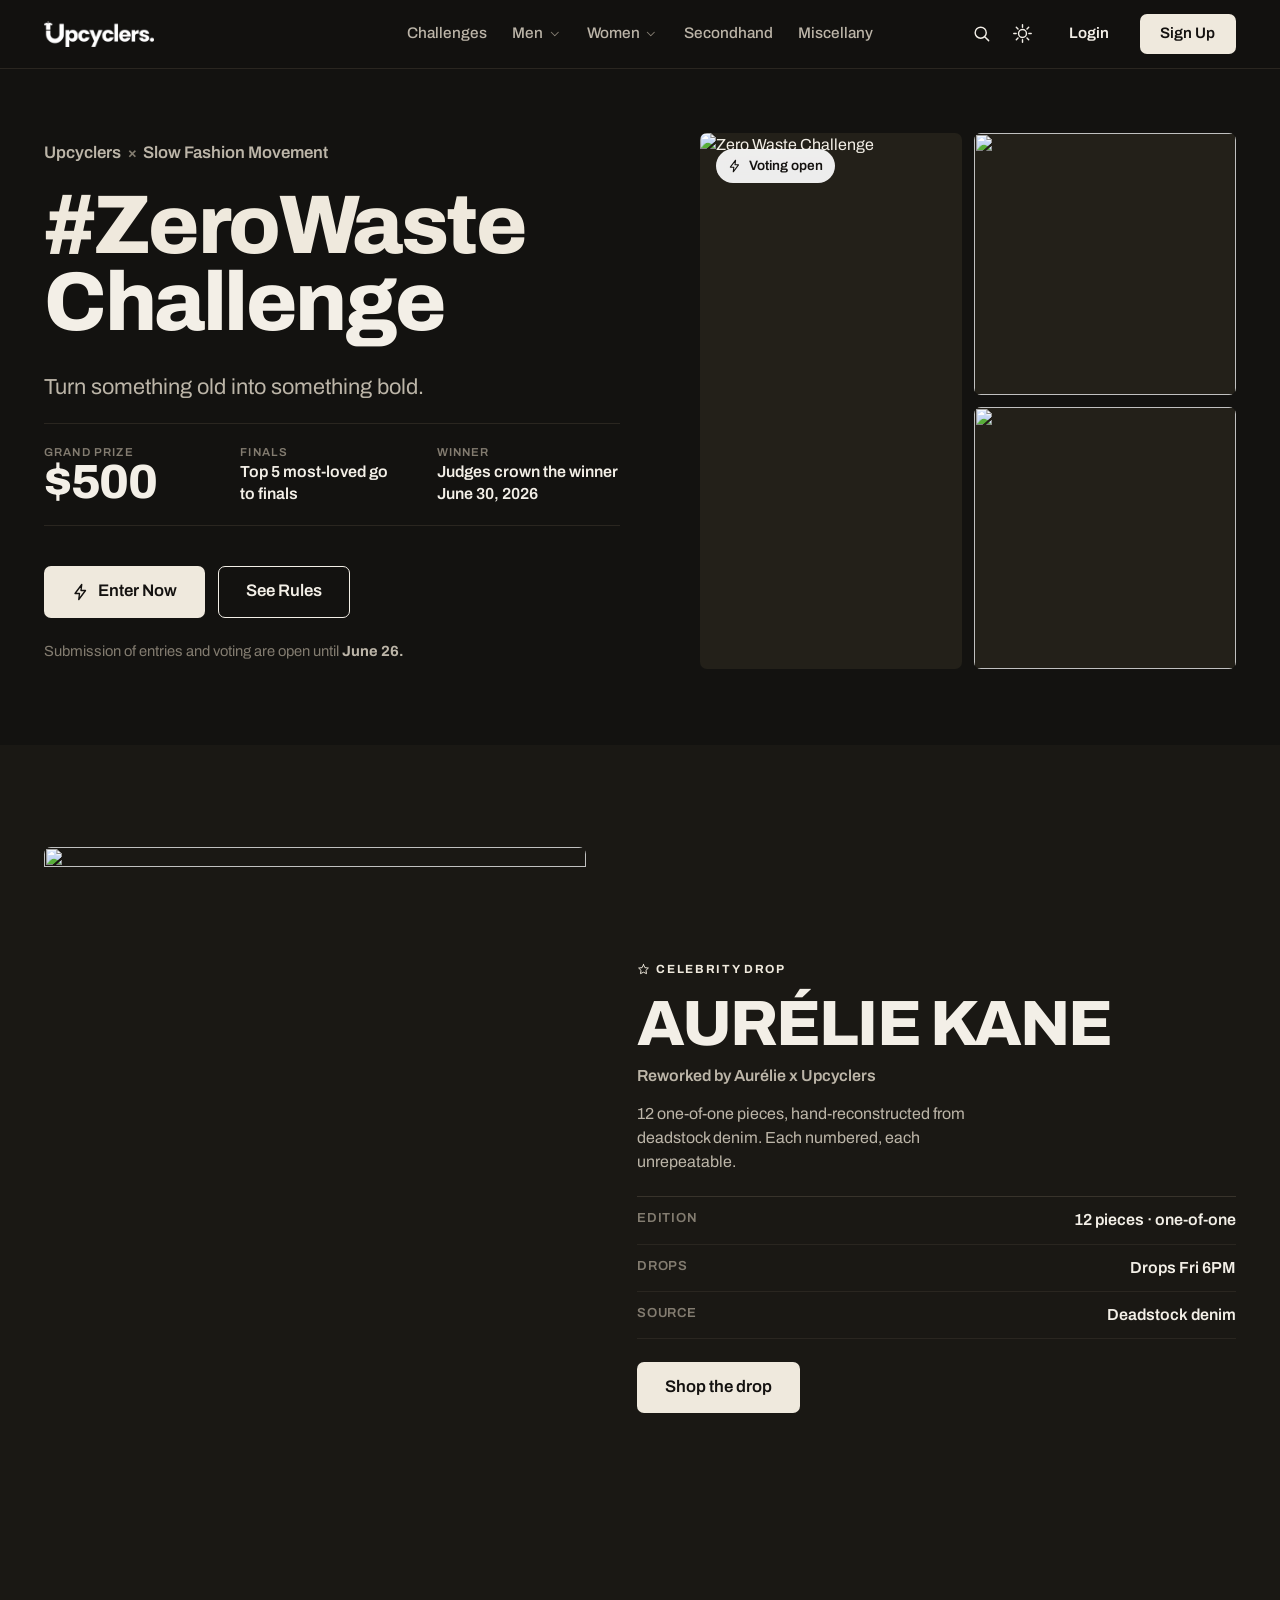
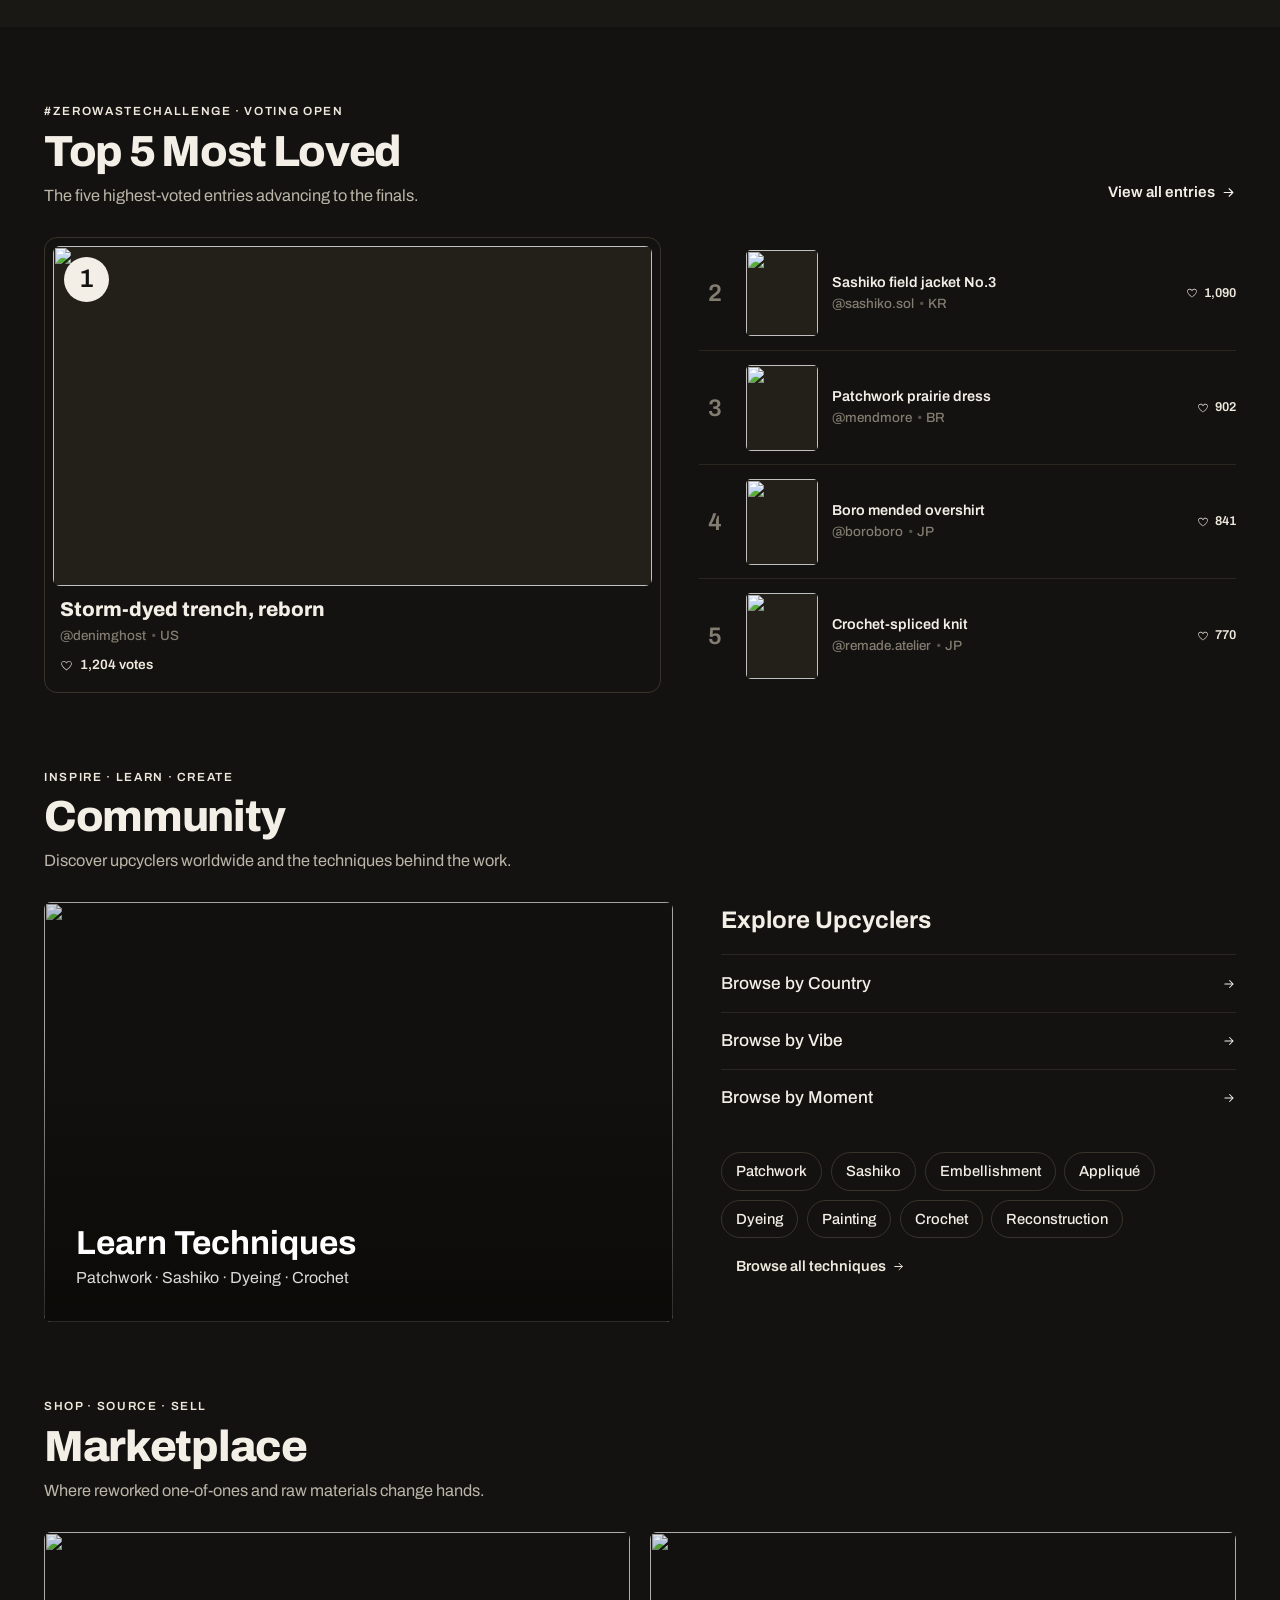
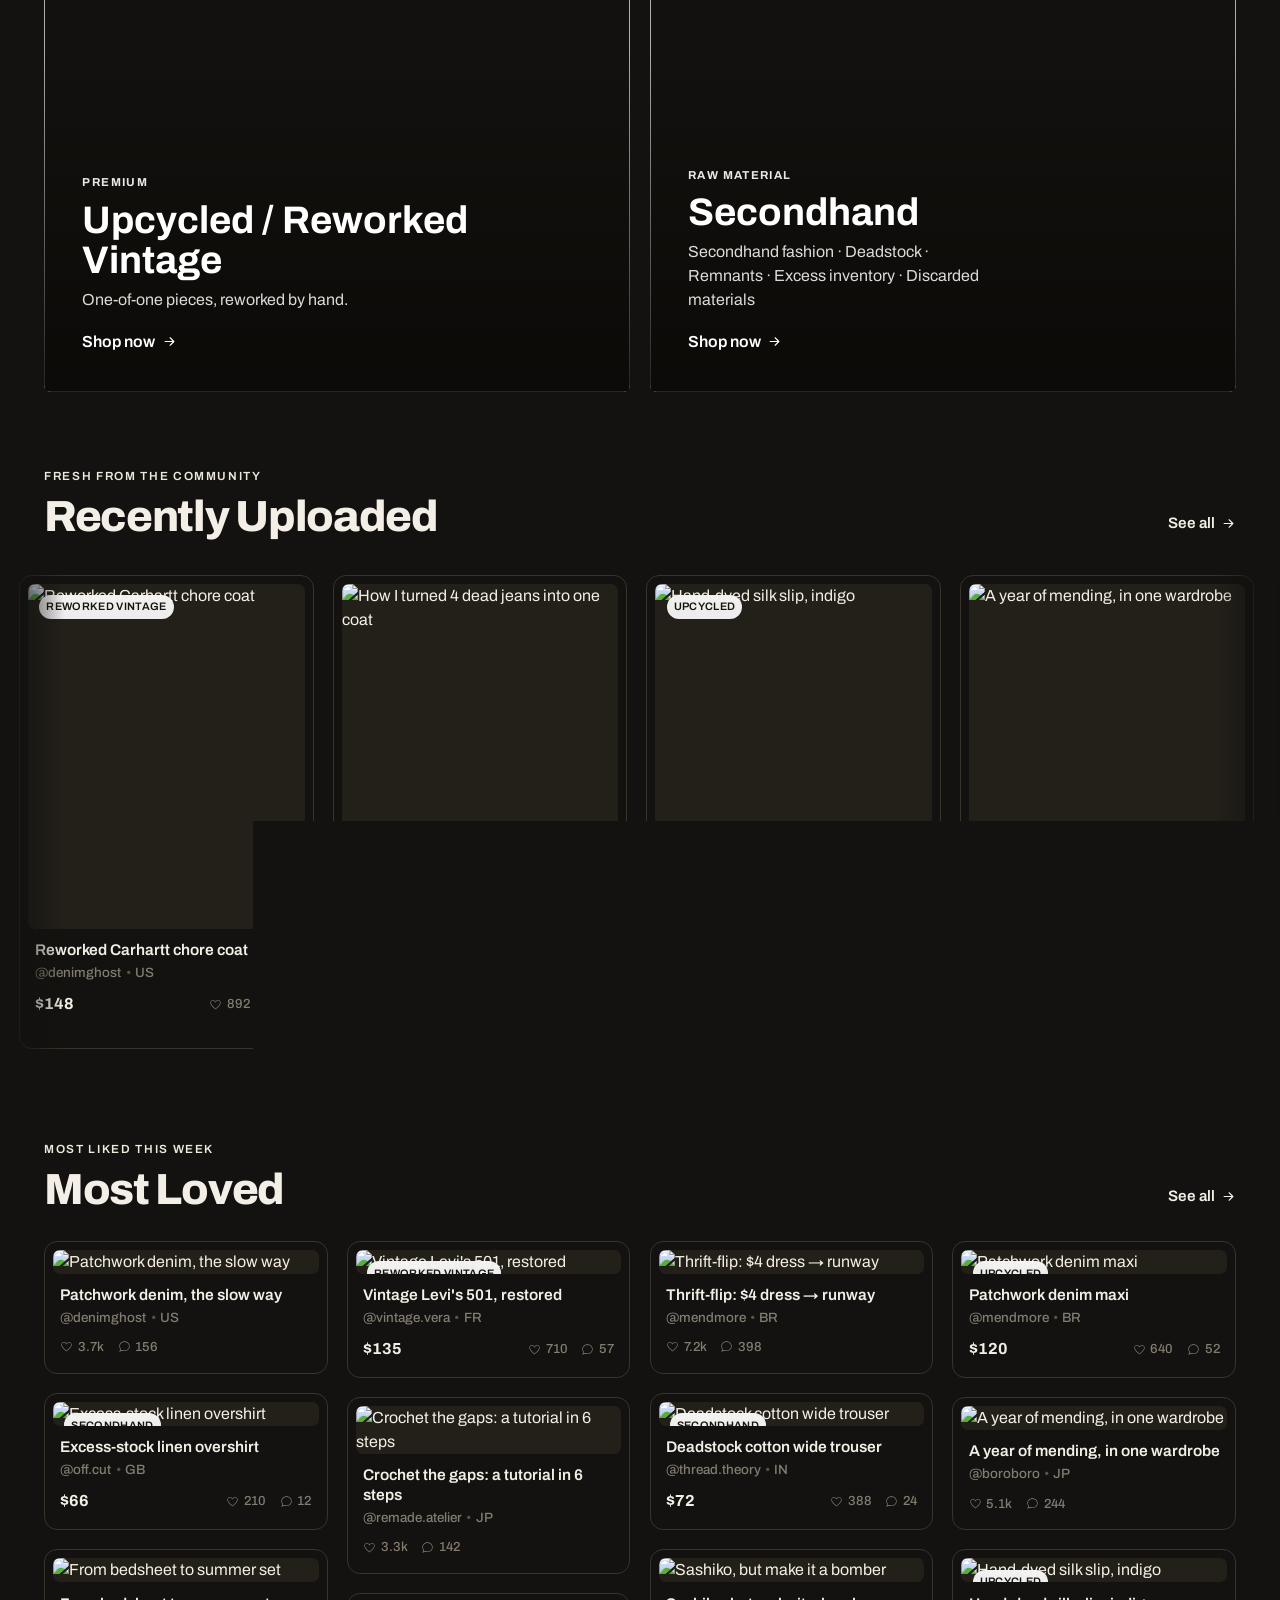
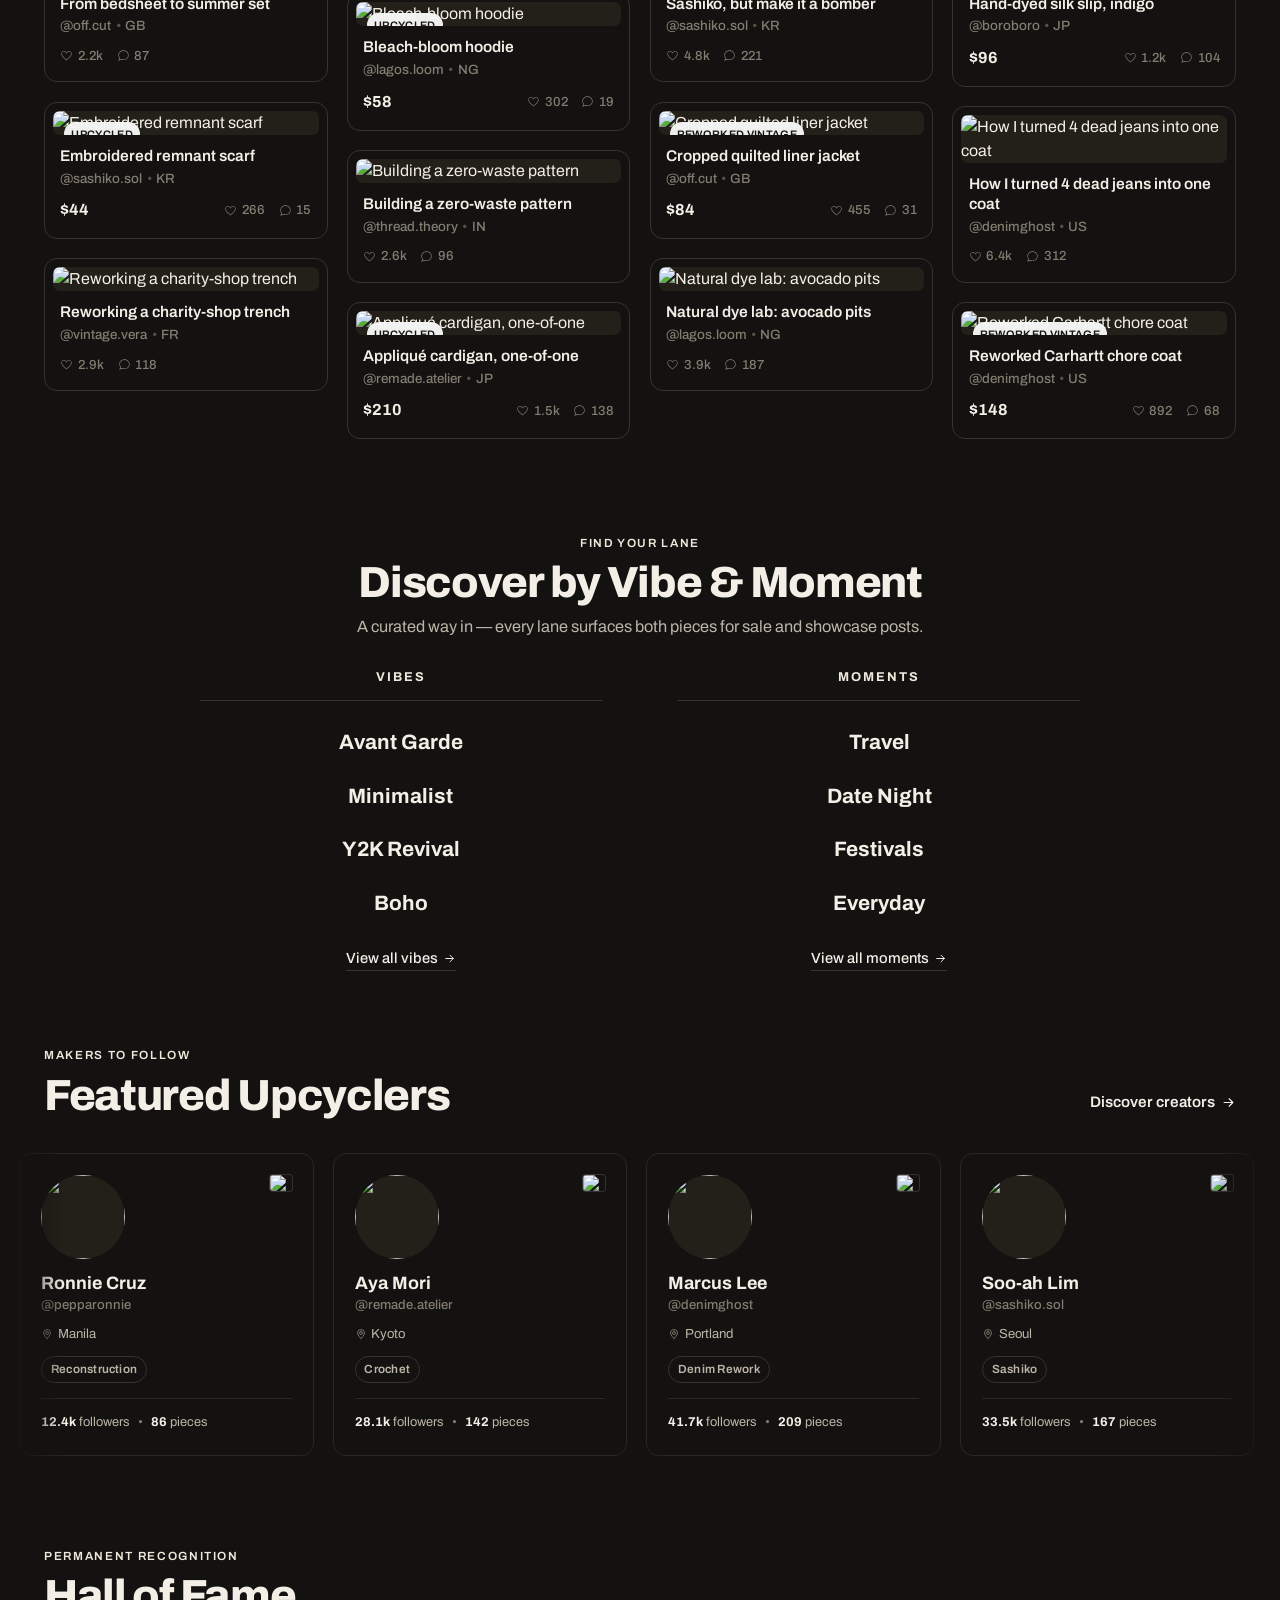
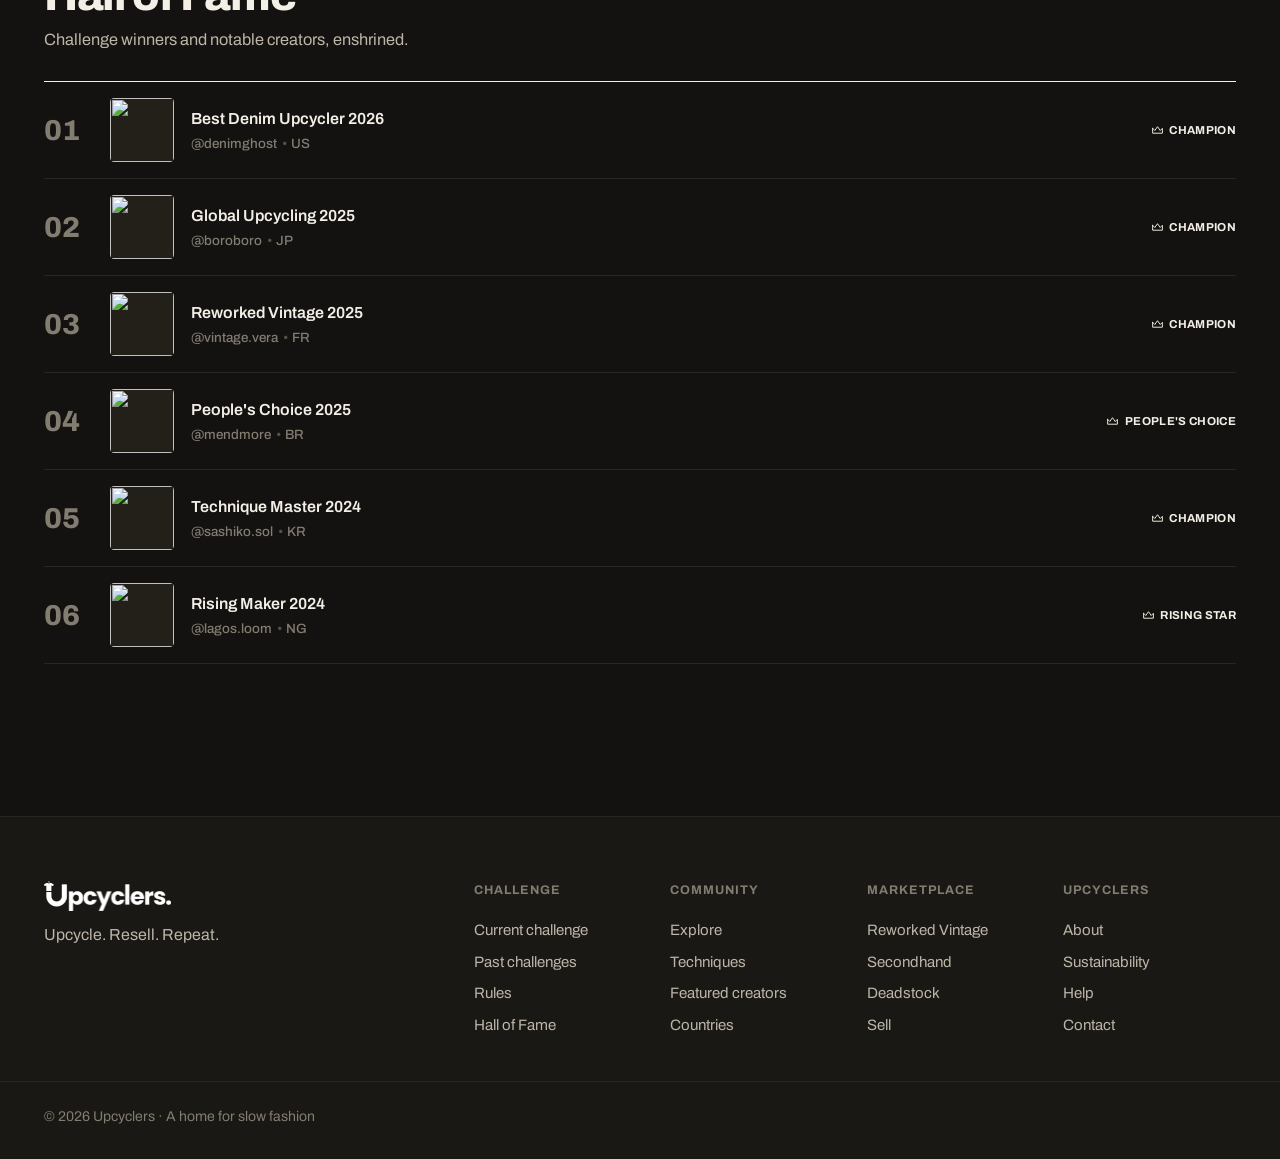
==== index.html @ e5a28083 "Add Upcyclers assets" ====
<!doctype html>
<html lang="en">
<head>
<meta charset="utf-8" />
<meta name="viewport" content="width=device-width, initial-scale=1, viewport-fit=cover" />
<title>Upcyclers — Homepage</title>
<meta name="description" content="Upcyclers — a home for slow fashion. Enter the #ZeroWaste Challenge, shop reworked vintage and secondhand, and discover upcyclers worldwide." />
<link rel="preconnect" href="https://fonts.googleapis.com" />
<link rel="preconnect" href="https://fonts.gstatic.com" crossorigin />
<link rel="stylesheet" href="css/styles.css" />
<link rel="stylesheet" href="css/sections.css" />
<link rel="stylesheet" href="css/variants.css" />
<link rel="stylesheet" href="css/app.css" />
<style>
  html { font-size: 16px; }
  body { margin: 0; background: #131210; }
</style>
</head>
<body>

<!-- icon sprite -->
<svg width="0" height="0" style="position:absolute" aria-hidden="true" focusable="false">
  <symbol id="i-heart" viewBox="0 0 640 640"><path fill="currentColor" d="M320 560C320 560 64 383.4 64 231.7C64 158.2 122.6 96 197.1 96C253.2 96 289.5 129.7 320 171.9C350.5 129.7 386.8 96 442.9 96C517.5 96 576 158.2 576 231.7C576 383.4 320 560 320 560zM320 226.5L279.1 169.9C260.1 143.6 229.6 128 197.2 128C141.3 128 96.1 173.3 96.1 229.1C96.1 265.5 112 299.6 131.1 329.8C153.3 364.9 183.5 399.3 214.5 429.9C245.4 460.4 276.5 486.4 299.8 504.9C307.5 511 314.3 516.2 320 520.4C325.7 516.1 332.5 510.9 340.2 504.9C363.6 486.5 394.6 460.4 425.5 429.9C456.5 399.3 486.7 364.9 508.9 329.8C528.1 299.6 543.9 265.5 543.9 229.1C543.9 173.2 498.6 128 442.8 128C410.3 128 379.9 143.6 360.9 169.9L320 226.5z"/></symbol>
  <symbol id="i-comment" viewBox="0 0 640 640"><path fill="currentColor" d="M152.6 443.4C150.9 447.6 140.1 474.1 120.2 522.9L206.1 493.4L217.6 489.5L228.8 494.1C256.6 505.6 287.4 512.1 320 512.1C445.7 512.1 544 417.1 544 304.1C544 191.1 445.7 96 320 96C194.3 96 96 191 96 304C96 350.6 112.5 393.8 140.7 428.7L152.6 443.4zM104.2 562.2L64 576C71.4 557.9 88.7 515.4 115.8 448.8C83.3 408.6 64 358.4 64 304C64 171.5 178.6 64 320 64C461.4 64 576 171.5 576 304C576 436.5 461.4 544 320 544C283.2 544 248.1 536.7 216.5 523.6L104.2 562.2z"/></symbol>
  <symbol id="i-arrow" viewBox="0 0 24 24"><path fill="none" stroke="currentColor" stroke-width="1.8" stroke-linecap="round" stroke-linejoin="round" d="M5 12h14M13 6l6 6-6 6"/></symbol>
  <symbol id="i-bolt" viewBox="0 0 24 24"><path fill="none" stroke="currentColor" stroke-width="1.8" stroke-linecap="round" stroke-linejoin="round" d="M13 2L4 14h6l-1 8 9-12h-6l1-8z"/></symbol>
  <symbol id="i-star" viewBox="0 0 24 24"><path fill="none" stroke="currentColor" stroke-width="1.8" stroke-linecap="round" stroke-linejoin="round" d="M12 3l2.6 5.6L21 9.3l-4.5 4.3 1.1 6.1L12 17l-5.6 2.7L7.5 13.6 3 9.3l6.4-.7L12 3z"/></symbol>
  <symbol id="i-crown" viewBox="0 0 24 24"><path fill="none" stroke="currentColor" stroke-width="1.8" stroke-linecap="round" stroke-linejoin="round" d="M3 8l4 4 5-7 5 7 4-4v9H3V8z"/></symbol>
  <symbol id="i-pin" viewBox="0 0 24 24"><path fill="none" stroke="currentColor" stroke-width="1.8" stroke-linecap="round" stroke-linejoin="round" d="M12 21s-7-6.2-7-11a7 7 0 0 1 14 0c0 4.8-7 11-7 11zM12 7a3 3 0 1 0 0 6 3 3 0 0 0 0-6z"/></symbol>
  <symbol id="i-search" viewBox="0 0 24 24"><path fill="none" stroke="currentColor" stroke-width="1.8" stroke-linecap="round" stroke-linejoin="round" d="M11 4a7 7 0 1 0 0 14 7 7 0 0 0 0-14zM21 21l-4.3-4.3"/></symbol>
  <symbol id="i-menu" viewBox="0 0 24 24"><path fill="none" stroke="currentColor" stroke-width="1.8" stroke-linecap="round" stroke-linejoin="round" d="M4 7h16M4 12h16M4 17h16"/></symbol>
  <symbol id="i-caret" viewBox="0 0 24 24"><path fill="none" stroke="currentColor" stroke-width="1.8" stroke-linecap="round" stroke-linejoin="round" d="M6 9l6 6 6-6"/></symbol>
  <symbol id="i-sun" viewBox="0 0 24 24"><path fill="none" stroke="currentColor" stroke-width="1.8" stroke-linecap="round" stroke-linejoin="round" d="M12 17a5 5 0 1 0 0-10 5 5 0 0 0 0 10zM12 1v3M12 20v3M4.2 4.2l2.1 2.1M17.7 17.7l2.1 2.1M1 12h3M20 12h3M4.2 19.8l2.1-2.1M17.7 6.3l2.1-2.1"/></symbol>
  <symbol id="i-moon" viewBox="0 0 24 24"><path fill="none" stroke="currentColor" stroke-width="1.8" stroke-linecap="round" stroke-linejoin="round" d="M21 12.8A9 9 0 1 1 11.2 3a7 7 0 0 0 9.8 9.8z"/></symbol>
</svg>

<div id="app" class="app theme-dark font-modern density-regular radius-crisp card-frame" style="--accent:#efe9dd;--on-accent:#141210;--wrap:1360px">

  <!-- ============ NAV (center menu) ============ -->
  <header class="nav">
    <div class="nav-inner wrap nav-layout-center">
      <a class="brand" href="#" aria-label="Upcyclers"><img class="brand-logo" alt="Upcyclers" /></a>
      <nav class="nav-links">
        <a class="nav-item" href="#">Challenges</a>
        <div class="nav-item has-menu">
          <a href="#">Men <svg class="ic" width="14" height="14" aria-hidden="true"><use href="#i-caret"></use></svg></a>
          <div class="nav-dropdown"><div class="nav-dropdown-card">
            <a href="#">Clothing</a><a href="#">Bags</a><a href="#">Shoes</a><a href="#">Accessories</a>
          </div></div>
        </div>
        <div class="nav-item has-menu">
          <a href="#">Women <svg class="ic" width="14" height="14" aria-hidden="true"><use href="#i-caret"></use></svg></a>
          <div class="nav-dropdown"><div class="nav-dropdown-card">
            <a href="#">Clothing</a><a href="#">Bags</a><a href="#">Shoes</a><a href="#">Accessories</a>
          </div></div>
        </div>
        <a class="nav-item" href="#">Secondhand</a>
        <a class="nav-item" href="#">Miscellany</a>
      </nav>
      <div class="nav-actions">
        <button class="icon-btn" aria-label="Search"><svg class="ic" width="19" height="19" aria-hidden="true"><use href="#i-search"></use></svg></button>
        <button class="icon-btn theme-btn" aria-label="Switch to light mode"><svg class="ic" width="19" height="19" aria-hidden="true"><use href="#i-sun"></use></svg></button>
        <a class="btn btn-ghost login-btn" href="#">Login</a>
        <a class="btn btn-solid signup-btn" href="#">Sign Up</a>
        <button class="icon-btn menu-btn" aria-label="Menu"><svg class="ic" width="22" height="22" aria-hidden="true"><use href="#i-menu"></use></svg></button>
      </div>
    </div>
    <div class="nav-mobile">
      <a href="#">Challenges</a>
      <a href="#">Men</a>
      <a href="#">Women</a>
      <a href="#">Secondhand</a>
      <a href="#">Miscellany</a>
      <a href="#" class="btn btn-ghost">Login</a>
      <a href="#" class="btn btn-solid">Sign Up</a>
    </div>
  </header>

  <main>

    <!-- ============ HERO (collage) ============ -->
    <section class="hero hero-collage">
      <div class="wrap hero-collage-grid">
        <div class="hero-collage-text">
          <div class="partners">
            <span class="partner-x">Upcyclers <span>×</span> Slow Fashion Movement</span>
          </div>
          <h1 class="chal-name lg">
            <span class="chal-hash">#ZeroWaste</span>
            <span class="chal-word">Challenge</span>
          </h1>
          <p class="hero-tagline" style="margin:30px 0px 20px">Turn something old into something bold.</p>
          <div class="chal-block chal-tri" style="border-width:1px 0px;border-style:solid;border-color:rgb(42,38,32);margin:0px;padding:20px 0px">
            <div class="chal-tri-item is-prize">
              <span class="chal-meta-k">Grand Prize</span>
              <span class="prize-num">$500</span>
            </div>
            <div class="chal-tri-item">
              <span class="chal-meta-k">Finals</span>
              <span class="chal-meta-v">Top 5 most-loved go to finals</span>
            </div>
            <div class="chal-tri-item">
              <span class="chal-meta-k">Winner</span>
              <span class="chal-meta-v">Judges crown the winner June 30, 2026</span>
            </div>
          </div>
          <div class="hero-cta-wrap" style="margin:40px 0px 0px">
            <div class="hero-ctas">
              <a class="btn btn-solid btn-lg" href="#"><svg class="ic" width="18" height="18" aria-hidden="true"><use href="#i-bolt"></use></svg> Enter Now</a>
              <a class="btn btn-line btn-lg" href="#">See Rules</a>
            </div>
          </div>
          <div class="hero-foot">Submission of entries and voting are open until <b class="hero-foot-hl">June 26.</b></div>
        </div>
        <div class="hero-collage-media">
          <span class="hero-collage-img tall">
            <img src="https://images.unsplash.com/photo-1434389677669-e08b4cac3105?w=900&q=80&auto=format&fit=crop" alt="Zero Waste Challenge" />
            <span class="hero-badge"><svg class="ic" width="14" height="14" aria-hidden="true"><use href="#i-bolt"></use></svg> Voting open</span>
          </span>
          <span class="hero-collage-img"><img src="https://images.unsplash.com/photo-1495121605193-b116b5b9c5fe?w=500&q=80&auto=format&fit=crop" alt="" /></span>
          <span class="hero-collage-img"><img src="https://images.unsplash.com/photo-1518049362265-d5b2a6467637?w=500&q=80&auto=format&fit=crop" alt="" /></span>
        </div>
      </div>
    </section>

    <!-- ============ CELEBRITY DROP (editorial) ============ -->
    <section class="celeb celeb-editorial">
      <div class="wrap celeb-ed-grid">
        <div class="celeb-ed-media">
          <img src="https://images.unsplash.com/photo-1539109136881-3be0616acf4b?w=900&q=80&auto=format&fit=crop" alt="" />
        </div>
        <div class="celeb-ed-text">
          <span class="celeb-label"><svg class="ic" width="13" height="13" aria-hidden="true"><use href="#i-star"></use></svg> Celebrity Drop</span>
          <h2 class="celeb-name">AURÉLIE KANE</h2>
          <p class="celeb-role">Reworked by Aurélie x Upcyclers</p>
          <p class="celeb-blurb">12 one-of-one pieces, hand-reconstructed from deadstock denim. Each numbered, each unrepeatable.</p>
          <ul class="celeb-facts">
            <li style="border-color:rgb(42,38,32)"><span class="celeb-fact-k">Edition</span><span class="celeb-fact-v">12 pieces · one-of-one</span></li>
            <li style="border-color:rgb(42,38,32)"><span class="celeb-fact-k">Drops</span><span class="celeb-fact-v">Drops Fri 6PM</span></li>
            <li style="border-color:rgb(42,38,32)"><span class="celeb-fact-k">Source</span><span class="celeb-fact-v">Deadstock denim</span></li>
          </ul>
          <a class="btn btn-solid btn-lg" href="#">Shop the drop</a>
        </div>
      </div>
    </section>

    <!-- ============ TOP 5 FINALISTS (podium) ============ -->
    <section class="sec finalists">
      <div class="wrap">
        <div class="sec-head">
          <div class="sec-head-text">
            <div class="kicker">#ZeroWasteChallenge · Voting open</div>
            <h2 class="sec-title">Top 5 Most Loved</h2>
            <p class="sec-sub">The five highest-voted entries advancing to the finals.</p>
          </div>
          <a class="sec-action" href="#">View all entries <svg class="ic" width="15" height="15" aria-hidden="true"><use href="#i-arrow"></use></svg></a>
        </div>
        <div class="podium">
          <a class="podium-first card" id="podium-first" href="#"></a>
          <div class="podium-rest" id="podium-rest"></div>
        </div>
      </div>
    </section>

    <!-- ============ COMMUNITY (feature list) ============ -->
    <section class="sec community">
      <div class="wrap">
        <div class="sec-head">
          <div class="sec-head-text">
            <div class="kicker">Inspire · Learn · Create</div>
            <h2 class="sec-title">Community</h2>
            <p class="sec-sub">Discover upcyclers worldwide and the techniques behind the work.</p>
          </div>
        </div>
        <div class="comm-feature">
          <a class="comm-feature-media" href="#">
            <img src="https://images.unsplash.com/photo-1576566588028-4147f3842f27?w=900&q=80&auto=format&fit=crop" alt="" loading="lazy" />
            <div class="comm-tile-scrim"></div>
            <div class="comm-tile-body">
              <h3>Learn Techniques</h3>
              <p>Patchwork · Sashiko · Dyeing · Crochet</p>
            </div>
          </a>
          <div class="comm-feature-side">
            <h3 class="comm-h">Explore Upcyclers</h3>
            <ul class="comm-list">
              <li><a href="#">Browse by Country <svg class="ic" width="14" height="14" aria-hidden="true"><use href="#i-arrow"></use></svg></a></li>
              <li><a href="#">Browse by Vibe <svg class="ic" width="14" height="14" aria-hidden="true"><use href="#i-arrow"></use></svg></a></li>
              <li><a href="#">Browse by Moment <svg class="ic" width="14" height="14" aria-hidden="true"><use href="#i-arrow"></use></svg></a></li>
            </ul>
            <div class="chips">
              <a class="chip" href="#">Patchwork</a>
              <a class="chip" href="#">Sashiko</a>
              <a class="chip" href="#">Embellishment</a>
              <a class="chip" href="#">Appliqué</a>
              <a class="chip" href="#">Dyeing</a>
              <a class="chip" href="#">Painting</a>
              <a class="chip" href="#">Crochet</a>
              <a class="chip" href="#">Reconstruction</a>
              <a class="chip chip-all" href="#">Browse all techniques <svg class="ic" width="13" height="13" aria-hidden="true"><use href="#i-arrow"></use></svg></a>
            </div>
          </div>
        </div>
      </div>
    </section>

    <!-- ============ MARKETPLACE (two tiles) ============ -->
    <section class="sec market">
      <div class="wrap">
        <div class="sec-head">
          <div class="sec-head-text">
            <div class="kicker">Shop · Source · Sell</div>
            <h2 class="sec-title">Marketplace</h2>
            <p class="sec-sub">Where reworked one-of-ones and raw materials change hands.</p>
          </div>
        </div>
        <div class="mkt-tiles">
          <a class="mkt-tile" href="#">
            <img src="https://images.unsplash.com/photo-1434389677669-e08b4cac3105?w=1000&q=80&auto=format&fit=crop" alt="" loading="lazy" />
            <div class="mkt-tile-scrim"></div>
            <div class="mkt-tile-body">
              <span class="mkt-eyebrow light">Premium</span>
              <h3>Upcycled / Reworked Vintage</h3>
              <p>One-of-one pieces, reworked by hand.</p>
              <span class="mkt-go">Shop now <svg class="ic" width="15" height="15" aria-hidden="true"><use href="#i-arrow"></use></svg></span>
            </div>
          </a>
          <a class="mkt-tile" href="#">
            <img src="https://images.unsplash.com/photo-1485968579580-b6d095142e6e?w=1000&q=80&auto=format&fit=crop" alt="" loading="lazy" />
            <div class="mkt-tile-scrim"></div>
            <div class="mkt-tile-body">
              <span class="mkt-eyebrow light">Raw material</span>
              <h3>Secondhand</h3>
              <p>Secondhand fashion · Deadstock · Remnants · Excess inventory · Discarded materials</p>
              <span class="mkt-go">Shop now <svg class="ic" width="15" height="15" aria-hidden="true"><use href="#i-arrow"></use></svg></span>
            </div>
          </a>
        </div>
      </div>
    </section>

    <!-- ============ CONTENT FEED — Recently Uploaded (auto-scroll) ============ -->
    <section class="sec feed">
      <div class="wrap">
        <div class="sec-head">
          <div class="sec-head-text">
            <div class="kicker">Fresh from the community</div>
            <h2 class="sec-title">Recently Uploaded</h2>
          </div>
          <a class="sec-action" href="#">See all <svg class="ic" width="15" height="15" aria-hidden="true"><use href="#i-arrow"></use></svg></a>
        </div>
        <div class="flow-wrap is-auto">
          <div class="flow-track feed-grid">
            <div class="flow-set" id="feed-new"></div>
          </div>
        </div>
      </div>
    </section>

    <!-- ============ CONTENT FEED — Most Loved (masonry) ============ -->
    <section class="sec feed">
      <div class="wrap">
        <div class="sec-head">
          <div class="sec-head-text">
            <div class="kicker">Most liked this week</div>
            <h2 class="sec-title">Most Loved</h2>
          </div>
          <a class="sec-action" href="#">See all <svg class="ic" width="15" height="15" aria-hidden="true"><use href="#i-arrow"></use></svg></a>
        </div>
        <div class="feed-masonry" id="feed-loved"></div>
      </div>
    </section>

    <!-- ============ DISCOVERY (centered) ============ -->
    <section class="sec discovery">
      <div class="wrap">
        <div class="sec-head center">
          <div class="sec-head-text">
            <div class="kicker">Find your lane</div>
            <h2 class="sec-title">Discover by Vibe &amp; Moment</h2>
            <p class="sec-sub">A curated way in — every lane surfaces both pieces for sale and showcase posts.</p>
          </div>
        </div>
        <div class="disc-cols center">
          <div class="disc-col">
            <h3 class="disc-h">Vibes</h3>
            <ul class="disc-list">
              <li><a href="#">Avant Garde</a></li>
              <li><a href="#">Minimalist</a></li>
              <li><a href="#">Y2K Revival</a></li>
              <li><a href="#">Boho</a></li>
            </ul>
            <a class="text-link disc-all" href="#">View all vibes <svg class="ic" width="13" height="13" aria-hidden="true"><use href="#i-arrow"></use></svg></a>
          </div>
          <div class="disc-col">
            <h3 class="disc-h">Moments</h3>
            <ul class="disc-list">
              <li><a href="#">Travel</a></li>
              <li><a href="#">Date Night</a></li>
              <li><a href="#">Festivals</a></li>
              <li><a href="#">Everyday</a></li>
            </ul>
            <a class="text-link disc-all" href="#">View all moments <svg class="ic" width="13" height="13" aria-hidden="true"><use href="#i-arrow"></use></svg></a>
          </div>
        </div>
      </div>
    </section>

    <!-- ============ FEATURED UPCYCLERS (image cards, auto-scroll) ============ -->
    <section class="sec featured">
      <div class="wrap">
        <div class="sec-head">
          <div class="sec-head-text">
            <div class="kicker">Makers to follow</div>
            <h2 class="sec-title">Featured Upcyclers</h2>
          </div>
          <a class="sec-action" href="#">Discover creators <svg class="ic" width="15" height="15" aria-hidden="true"><use href="#i-arrow"></use></svg></a>
        </div>
        <div class="flow-wrap is-auto">
          <div class="flow-track feat-cards">
            <div class="flow-set" id="featured-cards"></div>
          </div>
        </div>
      </div>
    </section>

    <!-- ============ HALL OF FAME (plaque) ============ -->
    <section class="sec hof">
      <div class="wrap">
        <div class="sec-head">
          <div class="sec-head-text">
            <div class="kicker">Permanent recognition</div>
            <h2 class="sec-title">Hall of Fame</h2>
            <p class="sec-sub">Challenge winners and notable creators, enshrined.</p>
          </div>
        </div>
        <div class="hof-plaque" id="hof-rows"></div>
      </div>
    </section>

  </main>

  <!-- ============ FOOTER ============ -->
  <footer class="footer">
    <div class="wrap footer-inner">
      <div class="footer-brand">
        <a class="brand" href="#" aria-label="Upcyclers"><img class="brand-logo" alt="Upcyclers" /></a>
        <p>Upcycle. Resell. Repeat.</p>
      </div>
      <div class="footer-cols">
        <div class="footer-col">
          <h4>Challenge</h4>
          <a href="#">Current challenge</a><a href="#">Past challenges</a><a href="#">Rules</a><a href="#">Hall of Fame</a>
        </div>
        <div class="footer-col">
          <h4>Community</h4>
          <a href="#">Explore</a><a href="#">Techniques</a><a href="#">Featured creators</a><a href="#">Countries</a>
        </div>
        <div class="footer-col">
          <h4>Marketplace</h4>
          <a href="#">Reworked Vintage</a><a href="#">Secondhand</a><a href="#">Deadstock</a><a href="#">Sell</a>
        </div>
        <div class="footer-col">
          <h4>Upcyclers</h4>
          <a href="#">About</a><a href="#">Sustainability</a><a href="#">Help</a><a href="#">Contact</a>
        </div>
      </div>
    </div>
    <div class="wrap footer-base">© 2026 Upcyclers · A home for slow fashion</div>
  </footer>

</div>

<script src="js/logo.js"></script>
<script src="js/data.js"></script>
<script src="js/app.js" defer></script>
</body>
</html>
---- css/styles.css ----
/* styles.css — foundation, tokens, nav, buttons, cards, hero, celeb */
@import url('https://fonts.googleapis.com/css2?family=Space+Grotesk:wght@400;500;600;700&family=Instrument+Serif:ital@0;1&family=Newsreader:ital,opsz,wght@0,6..72,400;0,6..72,500;1,6..72,400&family=Archivo:wght@400;500;600;700;800&family=DM+Serif+Display:ital@0;1&display=swap');

*, *::before, *::after { box-sizing: border-box; }
html { -webkit-text-size-adjust: 100%; }
body { margin: 0; }

:root {
  --ink: #16140f;
  --ink-2: #4c4740;
  --ink-3: #918a7d;
  --line: #ece9e2;
  --line-2: #e0dcd2;
  --bg: #ffffff;
  --bg-2: #faf9f5;
  --bg-3: #f3f1ea;
  --accent: #1f7a4d;
  --on-accent: #ffffff;
  --r: 12px;
  --sec-y: 4.5rem;
  --gap: 1.15rem;
  --wrap: 1280px;
}

/* ===== DARK MODE ===== */
.theme-dark {
  --ink: #f3efe7;
  --ink-2: #bcb5a8;
  --ink-3: #837c70;
  --line: #2a2620;
  --line-2: #38332b;
  --bg: #131210;
  --bg-2: #1a1814;
  --bg-3: #232019;
  --on-accent: #ffffff;
}
.theme-dark .brand-logo { filter: invert(1) brightness(1.6); }
.theme-dark .nav { background: rgba(19,18,16,0.82); }
.theme-dark .btn-line:hover { color: var(--bg); }
.theme-dark .disc-tab.on { color: var(--bg); }
.theme-dark .rank-badge { color: var(--bg); }
.app { transition: background 0.3s ease, color 0.3s ease; }

/* type pairings — --disp-w drives big display weight, --disp-w2 secondary headings */
.font-editorial { --f-display: "Instrument Serif", Georgia, serif; --f-ui: "Space Grotesk", system-ui, sans-serif; --disp-tight: -0.01em; --disp-w: 500; --disp-w2: 500; }
.font-modern    { --f-display: "Archivo", system-ui, sans-serif;   --f-ui: "Archivo", system-ui, sans-serif;     --disp-tight: -0.03em; --disp-w: 800; --disp-w2: 700; }
.font-classic   { --f-display: "Newsreader", Georgia, serif;       --f-ui: "Space Grotesk", system-ui, sans-serif; --disp-tight: -0.01em; --disp-w: 500; --disp-w2: 500; }
.font-grotesk   { --f-display: "Space Grotesk", system-ui, sans-serif; --f-ui: "Space Grotesk", system-ui, sans-serif; --disp-tight: -0.02em; --disp-w: 700; --disp-w2: 600; }
.font-contrast  { --f-display: "DM Serif Display", Georgia, serif; --f-ui: "Space Grotesk", system-ui, sans-serif; --disp-tight: -0.005em; --disp-w: 400; --disp-w2: 400; }

/* density */
.density-compact { --sec-y: 3rem;   --gap: 0.8rem; }
.density-regular { --sec-y: 4.75rem; --gap: 1.2rem; }
.density-comfy   { --sec-y: 6.5rem; --gap: 1.7rem; }
.density-cozy    { --sec-y: 3.75rem; --gap: 0.95rem; }
.density-grand   { --sec-y: 7.5rem; --gap: 2rem; }

/* corners */
.radius-sharp  { --r: 0px; }
.radius-soft   { --r: 14px; }
.radius-round  { --r: 26px; }
.radius-pebble { --r: 40px; }
.radius-crisp  { --r: 7px; }

.app {
  font-family: var(--f-ui);
  color: var(--ink);
  background: var(--bg);
  line-height: 1.5;
  -webkit-font-smoothing: antialiased;
  font-size: 1rem;
}
img { max-width: 100%; }
a { color: inherit; }

.wrap { max-width: var(--wrap); margin: 0 auto; padding-inline: clamp(18px, 4vw, 44px); }
main { display: block; overflow-x: clip; }
.sec { padding-block: var(--sec-y); }
.sec + .sec { padding-top: 0; }

/* ---- section head ---- */
.sec-head { display: flex; justify-content: space-between; align-items: flex-end; gap: 1.5rem; margin-bottom: 1.8rem; flex-wrap: wrap; }
.sec-head.center { flex-direction: column; align-items: center; text-align: center; }
.sec-head-text { flex: 1 1 auto; min-width: 0; }
.sec-head.center .sec-head-text { flex: 0 1 auto; }
.kicker { font-size: 0.74rem; letter-spacing: 0.14em; text-transform: uppercase; color: var(--accent); font-weight: 600; margin-bottom: 0.5rem; }
.sec-title { font-family: var(--f-display); font-weight: var(--disp-w); font-size: clamp(1.9rem, 3.4vw, 2.9rem); line-height: 1.04; letter-spacing: var(--disp-tight); margin: 0; }
.sec-sub { color: var(--ink-2); margin: 0.6rem 0 0; font-size: 1.02rem; }
.sec-head.center .sec-sub { margin-inline: auto; }
.sec-action { display: inline-flex; align-items: center; gap: 0.4rem; font-weight: 600; font-size: 0.95rem; text-decoration: none; white-space: nowrap; padding-bottom: 0.2rem; border-bottom: 1.5px solid transparent; transition: border-color 0.2s, gap 0.2s; }
.sec-action:hover { border-color: var(--ink); gap: 0.6rem; }
.text-link { color: var(--ink); text-decoration: none; font-weight: 500; border-bottom: 1.5px solid var(--line-2); padding-bottom: 1px; display: inline-flex; align-items: center; gap: 0.35rem; transition: border-color 0.2s; }
.text-link:hover { border-color: var(--accent); }

/* ---- buttons ---- */
.btn { display: inline-flex; align-items: center; justify-content: center; gap: 0.5em; font-family: var(--f-ui); font-weight: 600; font-size: 0.95rem; line-height: 1; padding: 0.78em 1.3em; border-radius: clamp(6px, var(--r), 999px); border: 1.6px solid transparent; cursor: pointer; text-decoration: none; transition: transform 0.15s, background 0.2s, color 0.2s, border-color 0.2s; white-space: nowrap; }
.btn:active { transform: translateY(1px); }
.btn-lg { font-size: 1.05rem; padding: 0.95em 1.6em; }
.btn-solid { background: var(--accent); color: var(--on-accent); }
.btn-solid:hover { filter: brightness(0.93); }
.btn-line { border-color: var(--ink); color: var(--ink); background: transparent; }
.btn-line:hover { background: var(--ink); color: #fff; }
.btn-ghost { color: var(--ink); }
.btn-ghost:hover { background: var(--bg-3); }
.btn-white { background: #fff; color: var(--ink); }
.btn-white:hover { background: rgba(255,255,255,0.85); }

/* ---- chips ---- */
.chips { display: flex; flex-wrap: wrap; gap: 0.55rem; }
.chip { display: inline-flex; align-items: center; gap: 0.35rem; padding: 0.5em 0.95em; border: 1.4px solid var(--line-2); border-radius: 999px; font-size: 0.92rem; font-weight: 500; text-decoration: none; color: var(--ink); transition: border-color 0.2s, color 0.2s, background 0.2s; }
.chip:hover { border-color: var(--ink); }
.chip-all { border-color: transparent; color: var(--accent); font-weight: 600; }
.chip-all:hover { color: var(--ink); border-color: transparent; }

/* ---- handle / stats ---- */
.handle { font-size: 0.84rem; color: var(--ink-3); font-weight: 500; }
.handle .dot { opacity: 0.6; margin: 0 0.1em; }
.stat { display: inline-flex; align-items: center; gap: 0.3rem; font-size: 0.82rem; color: var(--ink-3); font-weight: 500; }
.stats { display: inline-flex; gap: 0.85rem; }

/* ---- generic card ---- */
.card { display: flex; flex-direction: column; text-decoration: none; color: inherit; }
.card-img-wrap { position: relative; overflow: hidden; border-radius: var(--r); aspect-ratio: 4 / 5; background: var(--bg-3); }
.card-img { width: 100%; height: 100%; object-fit: cover; display: block; transition: transform 0.6s cubic-bezier(.2,.7,.2,1); }
.card:hover .card-img { transform: scale(1.045); }
.card-body { padding-top: 0.65rem; display: flex; flex-direction: column; gap: 0.18rem; }
.card-title { font-weight: 600; line-height: 1.28; font-size: 0.97rem; color: var(--ink); display: -webkit-box; -webkit-line-clamp: 2; -webkit-box-orient: vertical; overflow: hidden; }
.card-title.sm { font-size: 0.9rem; }
.card-title.lg { font-size: 1.25rem; font-family: var(--f-display); font-weight: var(--disp-w); -webkit-line-clamp: 3; }
.card-foot { display: flex; justify-content: space-between; align-items: center; margin-top: 0.4rem; gap: 0.5rem; }
.price { font-weight: 700; font-size: 1rem; }
.card-tag { position: absolute; top: 0.7rem; left: 0.7rem; background: rgba(255,255,255,0.92); backdrop-filter: blur(6px); color: #16140f; font-size: 0.68rem; font-weight: 600; letter-spacing: 0.03em; text-transform: uppercase; padding: 0.35em 0.65em; border-radius: 999px; }

/* card style modifiers */
.card-bordered .card .card-body { padding: 0.85rem 0.9rem 0.95rem; }
.card-bordered .card { border: 1.4px solid var(--line); border-radius: calc(var(--r) + 4px); overflow: hidden; background: var(--bg); }
.card-bordered .card-img-wrap { border-radius: 0; }
.card-elevated .card { border-radius: calc(var(--r) + 4px); overflow: hidden; background: var(--bg); box-shadow: 0 1px 2px rgba(20,18,12,0.04), 0 10px 30px -16px rgba(20,18,12,0.22); transition: box-shadow 0.25s, transform 0.25s; }
.card-elevated .card:hover { transform: translateY(-3px); box-shadow: 0 1px 2px rgba(20,18,12,0.05), 0 18px 40px -18px rgba(20,18,12,0.3); }
.card-elevated .card-img-wrap { border-radius: 0; }
.card-elevated .card .card-body, .card-elevated .card .card-body { padding: 0.85rem 0.9rem 1rem; }
/* panel: card sits on a filled tile, no border */
.card-panel .card { background: var(--bg-2); border-radius: calc(var(--r) + 4px); overflow: hidden; }
.card-panel .card-img-wrap { border-radius: 0; }
.card-panel .card .card-body { padding: 0.85rem 0.95rem 1rem; }
/* frame: matted image inside a bordered card */
.card-frame .card { border: 1.4px solid var(--line-2); border-radius: calc(var(--r) + 6px); background: var(--bg); padding: 0.5rem; }
.card-frame .card-img-wrap { border-radius: var(--r); }
.card-frame .card .card-body { padding: 0.7rem 0.45rem 0.5rem; }

/* creator avatar card */
.creator { display: flex; flex-direction: column; align-items: center; gap: 0.5rem; text-decoration: none; color: inherit; text-align: center; }
.creator-avatar { display: block; border-radius: 999px; overflow: hidden; background: var(--bg-3); flex: none; transition: transform 0.2s; }
.creator-avatar img { width: 100%; height: 100%; object-fit: cover; }
.creator:hover .creator-avatar { transform: scale(1.04); }
.creator-user { font-weight: 600; font-size: 0.92rem; }
.creator-cc { font-size: 0.72rem; color: var(--ink-3); border: 1px solid var(--line-2); border-radius: 999px; padding: 0.05em 0.5em; font-weight: 600; letter-spacing: 0.04em; }
.flag { display: inline-block; width: 22px; height: 16px; object-fit: cover; border-radius: 3px; box-shadow: 0 0 0 1px rgba(120,120,120,0.32); vertical-align: middle; flex: none; }

/* ============ NAV ============ */
.nav { position: sticky; top: 0; z-index: 50; background: rgba(255,255,255,0.86); backdrop-filter: blur(14px); border-bottom: 1px solid var(--line); }
.nav-inner { display: flex; align-items: center; gap: 1.5rem; height: 68px; max-width: none; }
.brand { display: inline-flex; align-items: center; text-decoration: none; color: var(--ink); margin-right: 0.5rem; }
.brand-logo { height: 26px; width: auto; display: block; }
.font-modern .brand { font-weight: 800; }
.nav-links { display: flex; gap: 1.6rem; flex: 1; align-items: center; }
.nav-item { position: relative; display: inline-flex; align-items: center; }
.nav-links a { text-decoration: none; font-weight: 500; font-size: 0.96rem; color: var(--ink-2); transition: color 0.2s; }
.nav-item > a { display: inline-flex; align-items: center; gap: 0.25rem; }
.nav-links a:hover { color: var(--ink); }
.has-menu > a > svg { color: var(--ink-3); transition: transform 0.2s, color 0.2s; }
.has-menu:hover > a { color: var(--ink); }
.has-menu:hover > a > svg { transform: rotate(180deg); color: var(--ink); }
.nav-dropdown { position: absolute; top: 100%; left: 50%; transform: translateX(-50%) translateY(6px); padding-top: 0.7rem; min-width: 188px; opacity: 0; visibility: hidden; transition: opacity 0.18s, transform 0.18s, visibility 0.18s; z-index: 60; }
.has-menu:hover .nav-dropdown { opacity: 1; visibility: visible; transform: translateX(-50%) translateY(0); }
.nav-dropdown-card { background: var(--bg); border: 1px solid var(--line); border-radius: calc(var(--r) + 4px); box-shadow: 0 14px 38px -14px rgba(0,0,0,0.32); padding: 0.45rem; display: flex; flex-direction: column; gap: 0.1rem; }
.nav-dropdown-card a { padding: 0.62rem 0.9rem; border-radius: var(--r); font-size: 0.92rem; font-weight: 500; color: var(--ink-2); text-decoration: none; transition: background 0.15s, color 0.15s; }
.nav-dropdown-card a:hover { background: var(--bg-3); color: var(--ink); }
.nav-actions { display: flex; align-items: center; gap: 0.6rem; }
.icon-btn { background: none; border: none; padding: 0.4rem; cursor: pointer; color: var(--ink); border-radius: 999px; display: inline-flex; }
.icon-btn:hover { background: var(--bg-3); }
.avatar-sm { width: 36px; height: 36px; border-radius: 999px; overflow: hidden; flex: none; }
.avatar-sm img { width: 100%; height: 100%; object-fit: cover; }
.menu-btn { display: none; }
.nav-mobile { display: none; }

/* Header layout variants */
.nav-layout-center { position: relative; justify-content: space-between; }
.nav-layout-center .nav-links { position: absolute; left: 50%; top: 0; height: 100%; flex: none; transform: translateX(-50%); }

.nav-layout-right .nav-links { flex: none; margin-left: auto; }

.nav-layout-split { position: relative; }
.nav-layout-split .nav-links-left { flex: 1; justify-content: flex-start; }
.nav-layout-split .nav-links-right { flex: none; justify-content: flex-end; margin-left: auto; }
.nav-layout-split .brand-center { position: absolute; left: 50%; top: 50%; transform: translate(-50%, -50%); margin: 0; }
.nav-layout-split .nav-actions { margin-left: 1.5rem; }

/* ============ HERO ============ */
.partners { display: flex; flex-direction: column; gap: 0.35rem; margin-bottom: 1.4rem; }
.partner-tag { font-size: 0.74rem; letter-spacing: 0.14em; text-transform: uppercase; color: var(--accent); font-weight: 600; }
.partners.light .partner-tag { color: #fff; }
.partner-x { font-weight: 600; font-size: 1.05rem; color: var(--ink-2); }
.partner-x span { color: var(--ink-3); margin: 0 0.15em; }
.partners.light .partner-x { color: rgba(255,255,255,0.92); }

.chal-name { font-family: var(--f-display); font-weight: var(--disp-w); line-height: 0.92; letter-spacing: var(--disp-tight); margin: 0; display: flex; flex-direction: column; }
.font-modern .chal-name { font-weight: 800; }
.chal-name.lg { font-size: clamp(2.8rem, 6.5vw, 5.4rem); }
.chal-name.xl { font-size: clamp(3rem, 9vw, 7.5rem); }
.chal-name.center { align-items: center; text-align: center; }
.chal-hash { color: var(--accent); }
.chal-word { color: var(--ink); }
.hero-bleed .chal-hash, .hero-bleed .chal-word, .celeb-dark .chal-word { color: #fff; }
.hero-bleed .chal-hash { color: #fff; }

.hero-tagline { font-size: clamp(1.1rem, 1.7vw, 1.4rem); color: var(--ink-2); margin: 1.1rem 0 0; max-width: 42ch; }
.hero-tagline.center { margin-inline: auto; text-align: center; }

.chal-meta { margin: 2rem 0; }
.chal-meta-k { font-size: 0.72rem; letter-spacing: 0.1em; text-transform: uppercase; color: var(--ink-3); font-weight: 600; margin-bottom: 0.3rem; }
.chal-meta-v { font-weight: 600; font-size: 1rem; line-height: 1.35; text-wrap: pretty; }

/* ===== Challenge details — list styles (Finals / Winner) ===== */
.chal-meta { display: flex; flex-direction: column; gap: 1.15rem; }
/* LIST (default) — clean stacked rows, label above value */
.chal-meta-list { gap: 1.15rem; }
/* DIVIDED — stacked rows separated by hairlines */
.chal-meta-divided { gap: 0; }
.chal-meta-divided .chal-meta-item { padding: 0.85rem 0; border-top: 1px solid var(--line); }
.chal-meta-divided .chal-meta-item:last-child { border-bottom: 1px solid var(--line); }
/* BOXED — bordered cells in a responsive grid */
.chal-meta-boxed { display: grid; grid-template-columns: repeat(auto-fit, minmax(140px, 1fr)); gap: 0.7rem; }
.chal-meta-boxed .chal-meta-item { border: 1px solid var(--line-2); border-radius: var(--r); padding: 0.85rem 1rem; }
/* UNDERLINE — value carries an accent underline */
.chal-meta-underline { gap: 1.25rem; }
.chal-meta-underline .chal-meta-v { display: inline-block; padding-bottom: 0.32rem; box-shadow: inset 0 -2px 0 var(--accent); }

/* ===== Prize callout (shared) ===== */
.prize-callout { display: flex; flex-direction: column; min-width: 0; }
.prize-callout .prize-k { font-size: 0.72rem; letter-spacing: 0.12em; text-transform: uppercase; font-weight: 700; color: var(--ink-3); margin-bottom: 0.45rem; }
.prize-callout .prize-v { font-family: var(--f-display); font-weight: var(--disp-w); letter-spacing: var(--disp-tight); color: var(--ink); line-height: 0.9; }
.prize-callout .prize-x { color: var(--ink-3); font-size: 0.9rem; margin-top: 0.55rem; }

/* ===== Challenge block — prize + details composition ===== */
.chal-block { margin: 2rem 0 0.4rem; max-width: 36rem; }

/* SIDE COLUMN (default) — prize left, details right (matches the design reference) */
.chal-side { display: grid; grid-template-columns: minmax(0, 0.85fr) minmax(0, 1fr); gap: clamp(1.6rem, 4.5vw, 3.6rem); align-items: center; }
.chal-side > .prize-side { padding-right: clamp(1.2rem, 3vw, 2.4rem); border-right: 1px solid var(--line); }
.prize-side .prize-v { font-size: clamp(2.6rem, 5vw, 3.7rem); }
.chal-side-meta { min-width: 0; }

/* THREE COLUMNS — Prize | Finals | Winner as equal columns */
.chal-tri { display: grid; grid-template-columns: repeat(3, minmax(0, 1fr)); gap: clamp(0.6rem, 1vw, 0.9rem); align-items: start; }
.chal-tri-item { display: flex; flex-direction: column; min-width: 0; }
.chal-tri-item .chal-meta-k { margin-bottom: 0; }
.chal-tri-item .chal-meta-v { font-weight: 600; font-size: 1rem; line-height: 1.35; text-wrap: pretty; }
.chal-tri-item.is-prize .prize-num { font-family: var(--f-display); font-weight: var(--disp-w); letter-spacing: var(--disp-tight); color: var(--ink); line-height: 0.9; font-size: clamp(2.2rem, 4.4vw, 3rem); }

/* STACKED placements — prize sits above the detail list */
.chal-stacked { display: flex; flex-direction: column; }
.chal-stacked .chal-meta { margin-top: 1.5rem; }
/* · Hero panel — filled accent band */
.prize-panel { flex-direction: row; align-items: baseline; flex-wrap: wrap; gap: 0.4rem 1.2rem; padding: 1.05rem 1.35rem; border-radius: var(--r); background: var(--accent); }
.prize-panel .prize-k { color: var(--on-accent); opacity: 0.8; margin: 0; }
.prize-panel .prize-v { color: var(--on-accent); font-size: clamp(1.8rem, 3.2vw, 2.5rem); margin-right: auto; }
.prize-panel .prize-x { color: var(--on-accent); opacity: 0.8; margin: 0; white-space: nowrap; }
/* · Spotlight — large, centered */
.prize-spotlight { align-items: center; text-align: center; }
.prize-spotlight .prize-v { font-size: clamp(3rem, 7vw, 4.8rem); }
.chal-stacked:has(.prize-spotlight) .chal-meta { align-items: center; text-align: center; max-width: 32rem; margin-inline: auto; }
.chal-stacked:has(.prize-spotlight) .chal-meta-underline .chal-meta-v { text-align: center; }
/* · Accent bar — left accent rule */
.prize-bar { padding-left: 1.25rem; border-left: 3px solid var(--accent); }
.prize-bar .prize-v { font-size: clamp(2.4rem, 4.8vw, 3.4rem); }

.hero-ctas { display: flex; gap: 0.8rem; flex-wrap: wrap; }
.hero-cta-wrap { display: flex; align-items: center; gap: 1.4rem; flex-wrap: wrap; margin-top: 1.9rem; }
.hero-foot { margin-top: 1.4rem; color: var(--ink-3); font-size: 0.92rem; }
.hero-foot b { color: var(--ink-2); }
.hero-foot .hero-foot-hl { color: var(--ink-2); }

/* hero split */
.hero-split { padding-top: clamp(2rem, 5vw, 4rem); padding-bottom: var(--sec-y); }
.hero-split-grid { display: grid; grid-template-columns: 1.05fr 0.95fr; gap: clamp(2rem, 5vw, 4.5rem); align-items: center; }
.hero-split-media { position: relative; }
.hero-split-media img { width: 100%; aspect-ratio: 4/5; object-fit: cover; border-radius: var(--r); display: block; }
.hero-badge { position: absolute; top: 1rem; left: 1rem; display: inline-flex; align-items: center; gap: 0.4rem; background: rgba(255,255,255,0.92); backdrop-filter: blur(6px); padding: 0.5em 0.9em; border-radius: 999px; font-weight: 600; font-size: 0.85rem; color: var(--accent); }
/* keep the badge legible on its near-white pill when the dark-mode accent is lifted to off-white */
.theme-dark .hero-badge { color: #141210; }

/* hero full-bleed */
.hero-bleed { position: relative; color: #fff; min-height: min(88vh, 820px); display: flex; align-items: flex-end; overflow: hidden; }
.hero-bg { position: absolute; inset: 0; width: 100%; height: 100%; object-fit: cover; }
.hero-bleed-scrim { position: absolute; inset: 0; background: linear-gradient(to top, rgba(10,9,6,0.86) 0%, rgba(10,9,6,0.45) 45%, rgba(10,9,6,0.25) 100%); }
.hero-bleed-inner { position: relative; padding-block: clamp(2.5rem, 5vw, 4.5rem); width: 100%; }
.hero-bleed .hero-tagline, .hero-bleed .hero-foot { color: rgba(255,255,255,0.85); }
.hero-bleed .hero-foot b { color: #fff; }
.hero-bleed .chal-meta { background: rgba(255,255,255,0.18); border-color: rgba(255,255,255,0.18); max-width: 720px; }
.hero-bleed .chal-meta-item { background: rgba(20,18,12,0.35); backdrop-filter: blur(4px); }
.hero-bleed .chal-meta-k { color: rgba(255,255,255,0.7); }
.hero-bleed .chal-meta-v { color: #fff; }
.hero-bleed .btn-line { border-color: rgba(255,255,255,0.8); color: #fff; }
.hero-bleed .btn-line:hover { background: #fff; color: var(--ink); }

/* hero poster */
.hero-poster { padding-top: clamp(2rem, 4vw, 3.5rem); }
.hero-poster-inner { display: flex; flex-direction: column; align-items: center; }
.hero-poster .partners { align-items: center; }
.hero-poster-band { position: relative; width: 100%; margin: 2rem 0; border-radius: var(--r); overflow: hidden; }
.hero-poster-band img { width: 100%; height: clamp(220px, 38vh, 420px); object-fit: cover; display: block; }
.hero-poster-pills { position: absolute; bottom: 1.1rem; left: 50%; transform: translateX(-50%); display: flex; gap: 0.6rem; flex-wrap: wrap; justify-content: center; }
.hero-poster-pills span { background: rgba(255,255,255,0.92); backdrop-filter: blur(6px); padding: 0.5em 1em; border-radius: 999px; font-weight: 500; font-size: 0.9rem; }
.hero-poster .chal-meta { max-width: 820px; width: 100%; }

/* ============ CELEB DROP ============ */
.celeb { padding-block: clamp(4.5rem, 8vw, 7.5rem); }
.celeb-label { display: inline-flex; align-items: center; gap: 0.4rem; font-size: 0.74rem; letter-spacing: 0.14em; text-transform: uppercase; font-weight: 700; color: var(--accent); }
.celeb-label.light { color: #fff; }
.celeb-name { font-family: var(--f-display); font-weight: var(--disp-w); font-size: clamp(2.2rem, 5vw, 4rem); line-height: 0.98; letter-spacing: var(--disp-tight); margin: 0.6rem 0 0; }
.font-modern .celeb-name { font-weight: 800; }
.celeb-role { color: var(--ink-2); font-weight: 600; margin: 0.5rem 0 0; }
.celeb-blurb { color: var(--ink-2); margin: 0.9rem 0 0; max-width: 42ch; }
.celeb-actions { display: flex; align-items: center; gap: 1.1rem; margin-top: 1.4rem; flex-wrap: wrap; }
.celeb-count { font-size: 0.9rem; color: var(--ink-3); font-weight: 600; }
.light.celeb-name, .light.celeb-role, .light.celeb-blurb, .celeb-count.light { color: #fff; }
.celeb-role.light, .celeb-blurb.light { color: rgba(255,255,255,0.85); }
.celeb-count.light { color: rgba(255,255,255,0.8); }

.celeb-dark { position: relative; color: #fff; overflow: hidden; }
.celeb-dark-bg { position: absolute; inset: 0; width: 100%; height: 100%; object-fit: cover; }
.celeb-dark-scrim { position: absolute; inset: 0; background: linear-gradient(105deg, rgba(10,9,6,0.9) 0%, rgba(10,9,6,0.55) 55%, rgba(10,9,6,0.2) 100%); }
.celeb-dark-inner { position: relative; padding-block: clamp(3rem, 7vw, 6rem); max-width: 640px; }

.celeb-banner { background: var(--bg-2); }
.celeb-banner-inner { display: grid; grid-template-columns: 1fr 0.95fr; gap: clamp(1.5rem, 4vw, 3.5rem); align-items: center; }
.celeb-banner-imgs { display: grid; grid-template-columns: 1.3fr 1fr; gap: 0.7rem; }
.celeb-banner-imgs img { width: 100%; height: 100%; max-height: 380px; object-fit: cover; border-radius: var(--r); }

.celeb-tri-head { text-align: center; margin-bottom: 1.6rem; }
.celeb-tri-head .celeb-name { margin-top: 0.4rem; }
.celeb-tri-grid { display: grid; grid-template-columns: repeat(3, 1fr); gap: var(--gap); margin-bottom: 1.6rem; }
.celeb-tri-grid img { width: 100%; aspect-ratio: 3/4; object-fit: cover; border-radius: var(--r); }
.celeb-tri { text-align: center; }
---- css/sections.css ----
/* sections.css — finalists, community, market, feed, discovery, featured, hof, footer, responsive */

/* ===== FINALISTS ===== */
.rank-badge { position: absolute; top: 0.7rem; left: 0.7rem; width: 1.9rem; height: 1.9rem; display: inline-flex; align-items: center; justify-content: center; background: var(--ink); color: #fff; font-family: var(--f-display); font-weight: 600; font-size: 1.05rem; border-radius: 999px; }
.rank-badge.big { width: 2.8rem; height: 2.8rem; font-size: 1.6rem; }
.vote-pill { display: inline-flex; align-items: center; gap: 0.4rem; font-weight: 600; font-size: 0.85rem; color: var(--accent); }
.vote-pill.sm { font-size: 0.8rem; }

.finalist-row { display: grid; grid-template-columns: repeat(5, 1fr); gap: var(--gap); }
.finalist-row.strip { display: flex; overflow-x: auto; scroll-snap-type: x mandatory; padding-bottom: 0.6rem; gap: var(--gap); }
.finalist-row.strip .finalist { flex: 0 0 clamp(200px, 24vw, 280px); scroll-snap-align: start; }

.podium { display: grid; grid-template-columns: 1.15fr 1fr; gap: clamp(1.5rem, 3vw, 3rem); align-items: stretch; }
.podium-first { display: flex; flex-direction: column; }
.podium-first .card-img-wrap { aspect-ratio: auto; flex: 1 1 0; min-height: 200px; }
.podium-first .card-img { position: absolute; inset: 0; }
.podium-rest { display: flex; flex-direction: column; }
.podium-row { display: grid; grid-template-columns: 2rem 72px 1fr auto; gap: 0.9rem; align-items: center; padding: 0.85rem 0; text-decoration: none; color: inherit; border-bottom: 1px solid var(--line); }
.podium-row:last-child { border-bottom: none; }
.rank-num { font-family: var(--f-display); font-size: 1.5rem; font-weight: 600; color: var(--ink-3); text-align: center; }
.podium-thumb { width: 72px; height: 86px; border-radius: calc(var(--r) * 0.7); overflow: hidden; background: var(--bg-3); }
.podium-thumb img { width: 100%; height: 100%; object-fit: cover; }
.podium-info { display: flex; flex-direction: column; gap: 0.15rem; min-width: 0; }

/* ===== COMMUNITY ===== */
.comm-tiles { display: grid; grid-template-columns: 1fr 1fr; gap: var(--gap); }
.comm-tile { position: relative; border-radius: var(--r); overflow: hidden; min-height: clamp(260px, 34vw, 380px); display: flex; flex-direction: column; justify-content: flex-end; align-items: stretch; text-decoration: none; color: #fff; }
.comm-tile img { position: absolute; inset: 0; width: 100%; height: 100%; object-fit: cover; transition: transform 0.6s cubic-bezier(.2,.7,.2,1); }
.comm-tile:hover img { transform: scale(1.05); }
.comm-tile-scrim { position: absolute; inset: 0; background: linear-gradient(to top, rgba(10,9,6,0.82), rgba(10,9,6,0.15) 70%); }
.comm-tile-body { position: relative; padding: clamp(1.4rem, 2.5vw, 2.2rem); }
.comm-tile-body h3 { font-family: var(--f-display); font-weight: var(--disp-w2); font-size: clamp(1.5rem, 2.6vw, 2.1rem); line-height: 1.08; margin: 0; }
.comm-tile-body p { margin: 0.3rem 0 0; color: rgba(255,255,255,0.85); }
.comm-tile-links { display: flex; flex-wrap: wrap; gap: 0.5rem; margin-top: 1rem; }
.comm-tile-links span { border: 1.3px solid rgba(255,255,255,0.5); border-radius: 999px; padding: 0.35em 0.85em; font-size: 0.85rem; font-weight: 500; }

.comm-split { display: grid; grid-template-columns: 0.8fr 1.2fr; gap: clamp(2rem, 5vw, 4rem); }
.comm-h { font-family: var(--f-display); font-weight: var(--disp-w2); font-size: 1.5rem; margin: 0 0 1rem; }
.comm-list { list-style: none; margin: 0; padding: 0; }
.comm-list li { border-top: 1px solid var(--line); }
.comm-list li a { display: flex; justify-content: space-between; align-items: center; padding: 0.95rem 0; text-decoration: none; font-weight: 500; font-size: 1.08rem; transition: padding-left 0.2s, color 0.2s; }
.comm-list li a:hover { padding-left: 0.4rem; color: var(--accent); }
.comm-explore-row { display: flex; align-items: center; gap: 1rem; flex-wrap: wrap; margin-top: 1.6rem; }
.comm-explore-label { color: var(--ink-3); font-weight: 600; font-size: 0.92rem; }

/* ===== MARKETPLACE ===== */
.mkt-eyebrow { font-size: 0.72rem; letter-spacing: 0.12em; text-transform: uppercase; font-weight: 700; color: var(--accent); }
.mkt-eyebrow.light { color: #fff; opacity: 0.9; }
.mkt-tiles { display: grid; grid-template-columns: 1fr 1fr; gap: var(--gap); }
.mkt-tile { position: relative; border-radius: var(--r); overflow: hidden; min-height: clamp(300px, 40vw, 460px); display: flex; flex-direction: column; justify-content: flex-end; align-items: stretch; text-decoration: none; color: #fff; }
.mkt-tile img { position: absolute; inset: 0; width: 100%; height: 100%; object-fit: cover; transition: transform 0.6s cubic-bezier(.2,.7,.2,1); }
.mkt-tile:hover img { transform: scale(1.05); }
.mkt-tile-scrim { position: absolute; inset: 0; background: linear-gradient(to top, rgba(10,9,6,0.85), rgba(10,9,6,0.1) 75%); }
.mkt-tile-body { position: relative; padding: clamp(1.5rem, 3vw, 2.6rem); }
.mkt-tile-body h3 { font-family: var(--f-display); font-weight: var(--disp-w2); font-size: clamp(1.7rem, 3vw, 2.5rem); margin: 0.4rem 0 0; line-height: 1.05; }
.mkt-tile-body p { margin: 0.5rem 0 0; color: rgba(255,255,255,0.85); max-width: 34ch; }
.mkt-go { display: inline-flex; align-items: center; gap: 0.4rem; font-weight: 600; margin-top: 1.1rem; }

.mkt-banner { position: relative; display: flex; flex-direction: column; justify-content: center; align-items: stretch; min-height: clamp(180px, 22vw, 260px); border-radius: var(--r); overflow: hidden; text-decoration: none; color: #fff; margin-bottom: var(--gap); }
.mkt-banner img { position: absolute; inset: 0; width: 100%; height: 100%; object-fit: cover; }
.mkt-banner-scrim { position: absolute; inset: 0; background: linear-gradient(105deg, rgba(10,9,6,0.82), rgba(10,9,6,0.25) 80%); }
.mkt-banner-body { position: relative; padding: clamp(1.5rem, 3vw, 2.8rem); }
.mkt-banner-body h3 { font-family: var(--f-display); font-weight: var(--disp-w2); font-size: clamp(1.6rem, 3vw, 2.4rem); line-height: 1.08; margin: 0.3rem 0 0; }
.mkt-banner-body p { margin: 0.45rem 0 0; color: rgba(255,255,255,0.85); }

.mkt-dests { display: grid; grid-template-columns: 1fr 1fr; gap: clamp(1.5rem, 4vw, 3rem); }
.mkt-dest-head { display: flex; justify-content: space-between; align-items: flex-end; gap: 1rem; margin-bottom: 1rem; }
.mkt-dest-head h3 { font-family: var(--f-display); font-weight: var(--disp-w2); font-size: clamp(1.4rem, 2.4vw, 1.9rem); margin: 0.25rem 0 0; }
.mkt-samples { display: grid; grid-template-columns: repeat(3, 1fr); gap: 0.6rem; }
.mkt-samples img { width: 100%; aspect-ratio: 3/4; object-fit: cover; border-radius: calc(var(--r) * 0.7); }
.mkt-tags { display: flex; flex-wrap: wrap; gap: 0.45rem; margin-top: 0.9rem; }
.mkt-tags span { font-size: 0.8rem; color: var(--ink-2); border: 1px solid var(--line-2); border-radius: 999px; padding: 0.3em 0.7em; }

/* ===== CONTENT FEED ===== */
.feed-masonry { columns: 4; column-gap: var(--gap); }
.feed-masonry .card { display: inline-block; width: 100%; margin-bottom: var(--gap); break-inside: avoid; }
.feed-masonry .card-img-wrap { aspect-ratio: auto; }
.feed-masonry .card-img { height: auto; }
.feed-grid { display: grid; grid-template-columns: repeat(5, 1fr); gap: var(--gap); }
.feed-scroll { display: flex; gap: var(--gap); overflow-x: auto; scroll-snap-type: x mandatory; padding-bottom: 0.7rem; }
.feed-scroll .card { flex: 0 0 clamp(210px, 22vw, 270px); scroll-snap-align: start; }

/* ===== DISCOVERY ===== */
.disc-cols { display: grid; grid-template-columns: 1fr 1fr; gap: clamp(2rem, 6vw, 5rem); max-width: 880px; }
.disc-cols.center { margin: 0 auto; text-align: center; }
.disc-h { font-family: var(--f-ui); font-weight: 700; font-size: 0.8rem; letter-spacing: 0.16em; text-transform: uppercase; color: var(--accent); margin: 0 0 0.9rem; padding-bottom: 0.7rem; border-bottom: 1px solid var(--line-2); }
.disc-cols.center .disc-h { padding-bottom: 0.8rem; }
.disc-list { list-style: none; margin: 0 0 1rem; padding: 0; }
.disc-list li { border-top: 1px solid var(--line); }
.disc-cols.center .disc-list li { border: none; }
.disc-list li a { display: block; padding: 0.7rem 0; text-decoration: none; font-size: 1.3rem; font-family: var(--f-display); font-weight: var(--disp-w2); transition: color 0.2s, padding-left 0.2s; }
.disc-list li a:hover { color: var(--accent); padding-left: 0.3rem; }
.disc-cols.center .disc-list li a:hover { padding-left: 0; }
.disc-all { font-size: 0.92rem; }
.disc-pill-group { display: flex; align-items: baseline; gap: 1.2rem; margin-bottom: 1.3rem; flex-wrap: wrap; }
.disc-pill-label { font-family: var(--f-display); font-size: 1.3rem; font-weight: var(--disp-w2); min-width: 5rem; }

/* ===== FEATURED ===== */
.feat-row { display: flex; flex-wrap: wrap; gap: clamp(1rem, 2.5vw, 2rem); justify-content: space-between; }
.feat-row .creator { flex: 1 1 0; min-width: 90px; }
.feat-cards { display: grid; grid-template-columns: repeat(4, 1fr); gap: var(--gap); }
.feat-card { display: flex; flex-direction: column; align-items: flex-start; gap: 0.1rem; text-decoration: none; color: inherit; padding: 1.3rem 1.3rem 1.4rem; border: 1.4px solid var(--line); border-radius: calc(var(--r) + 6px); transition: border-color 0.2s, transform 0.2s; }
.feat-card:hover { border-color: var(--ink); transform: translateY(-2px); }
.feat-card-top { display: flex; align-items: flex-start; justify-content: space-between; width: 100%; margin-bottom: 0.75rem; }
.feat-card-img { width: 84px; height: 84px; border-radius: 999px; overflow: hidden; background: var(--bg-3); }
.feat-card-img img { width: 100%; height: 100%; object-fit: cover; }
.feat-card-name { font-family: var(--f-display); font-weight: var(--disp-w2); font-size: 1.12rem; line-height: 1.15; white-space: nowrap; }
.feat-card-user { font-weight: 500; font-size: 0.82rem; color: var(--ink-3); }
.feat-card-loc { display: inline-flex; align-items: center; gap: 0.3rem; font-size: 0.82rem; color: var(--ink-2); margin-top: 0.5rem; }
.feat-card-loc svg { color: var(--ink-3); }
.feat-card-spec { margin-top: 0.65rem; font-size: 0.74rem; font-weight: 600; letter-spacing: 0.02em; color: var(--ink-2); border: 1px solid var(--line-2); border-radius: 999px; padding: 0.32em 0.75em; }
.feat-card-stats { display: flex; align-items: center; gap: 0.5rem; margin-top: 0.85rem; padding-top: 0.85rem; border-top: 1px solid var(--line); width: 100%; font-size: 0.8rem; color: var(--ink-2); }
.feat-card-stats > span { white-space: nowrap; }
.feat-card-stats b { color: var(--ink); font-weight: 700; }
.feat-card-dot { color: var(--ink-3); }
.feat-strip { display: flex; gap: 0.7rem; overflow-x: auto; padding-bottom: 0.6rem; }
.feat-strip-item { display: flex; align-items: center; gap: 0.7rem; flex: 0 0 auto; text-decoration: none; color: inherit; padding: 0.6rem 1rem 0.6rem 0.6rem; border: 1.4px solid var(--line); border-radius: 999px; transition: border-color 0.2s; }
.feat-strip-item:hover { border-color: var(--ink); }
.feat-strip-av { width: 44px; height: 44px; border-radius: 999px; overflow: hidden; flex: none; }
.feat-strip-av img { width: 100%; height: 100%; object-fit: cover; }
.feat-strip-meta { display: flex; flex-direction: column; gap: 0.1rem; font-size: 0.9rem; }
.feat-strip-meta .creator-cc { align-self: flex-start; }

/* ===== HALL OF FAME ===== */
.hof-award { position: absolute; top: 0.7rem; left: 0.7rem; display: inline-flex; align-items: center; gap: 0.35rem; background: rgba(255,255,255,0.94); backdrop-filter: blur(6px); color: var(--ink); font-weight: 700; font-size: 0.72rem; letter-spacing: 0.03em; text-transform: uppercase; padding: 0.4em 0.7em; border-radius: 999px; }
.hof-award svg { color: var(--accent); }
.hof-gallery { display: grid; grid-template-columns: repeat(3, 1fr); gap: var(--gap); }
.hof-card .card-img-wrap { aspect-ratio: 1/1; }
.hof-spotlight { display: grid; grid-template-columns: 1fr 1.1fr; gap: clamp(1.5rem, 4vw, 3rem); align-items: start; }
.hof-big .card-img-wrap { aspect-ratio: 4/5; }
.hof-list, .hof-rows { display: flex; flex-direction: column; }
.hof-row { display: grid; grid-template-columns: 64px 1fr auto; gap: 0.9rem; align-items: center; padding: 0.85rem 0; text-decoration: none; color: inherit; border-bottom: 1px solid var(--line); }
.hof-row.wide { grid-template-columns: 72px 1fr auto; }
.hof-row:last-child { border-bottom: none; }
.hof-thumb { width: 64px; height: 64px; border-radius: calc(var(--r) * 0.6); overflow: hidden; background: var(--bg-3); }
.hof-row.wide .hof-thumb { width: 72px; height: 72px; }
.hof-thumb img { width: 100%; height: 100%; object-fit: cover; }
.hof-info { display: flex; flex-direction: column; gap: 0.2rem; min-width: 0; }
.hof-info b { font-weight: 600; }
.hof-row .hof-award { position: static; background: none; backdrop-filter: none; padding: 0; }

/* ===== FOOTER ===== */
.footer { background: var(--bg-2); border-top: 1px solid var(--line); margin-top: var(--sec-y); padding-block: clamp(2.5rem, 5vw, 4rem) 2rem; }
.footer-inner { display: grid; grid-template-columns: 1.2fr 2.5fr; gap: clamp(2rem, 5vw, 4rem); }
.footer-brand .brand { display: inline-flex; margin-bottom: 0.7rem; }
.footer-brand .brand-logo { height: 30px; }
.footer-brand p { color: var(--ink-2); margin: 0; }
.footer-cols { display: grid; grid-template-columns: repeat(4, 1fr); gap: 1.5rem; }
.footer-col h4 { font-size: 0.78rem; letter-spacing: 0.08em; text-transform: uppercase; color: var(--ink-3); margin: 0 0 0.9rem; font-weight: 700; }
.footer-col a { display: block; text-decoration: none; color: var(--ink-2); font-size: 0.94rem; padding: 0.28rem 0; transition: color 0.2s; }
.footer-col a:hover { color: var(--ink); }
.footer-base { margin-top: 2.5rem; padding-top: 1.5rem; border-top: 1px solid var(--line); color: var(--ink-3); font-size: 0.88rem; }

/* ===== FLOW: full-width carousel / auto-scroll ===== */
/* break the row out of .wrap to full viewport width */
.flow-wrap { position: relative; width: 100vw; margin-left: calc(50% - 50vw); }

/* shared track */
.flow-wrap > .flow-track {
  display: flex; gap: var(--gap); margin: 0;
  padding: 0.4rem clamp(18px, 4vw, 44px) 1rem;
}

/* ---- carousel (button to slide) ---- */
.flow-wrap.is-carousel > .flow-track {
  overflow-x: auto; scroll-snap-type: x mandatory;
  scrollbar-width: none; -ms-overflow-style: none;
  scroll-padding-inline: clamp(18px, 4vw, 44px);
}
.flow-wrap.is-carousel > .flow-track::-webkit-scrollbar { display: none; }
.flow-wrap.is-carousel > .flow-track > * {
  flex: 0 0 clamp(230px, 23vw, 300px); width: auto; margin: 0; scroll-snap-align: start;
}
.flow-nav {
  position: absolute; top: 42%; transform: translateY(-50%); z-index: 4;
  width: 46px; height: 46px; border-radius: 999px;
  border: 1.5px solid var(--line-2); background: var(--bg); color: var(--ink);
  display: inline-flex; align-items: center; justify-content: center; cursor: pointer;
  box-shadow: 0 8px 24px rgba(0,0,0,0.16); transition: border-color .2s, background .2s, transform .12s;
}
.flow-nav:hover { border-color: var(--ink); }
.flow-nav:active { transform: translateY(-50%) scale(0.93); }
.flow-nav.prev { left: clamp(6px, 1.6vw, 22px); }
.flow-nav.prev svg { transform: rotate(180deg); }
.flow-nav.next { right: clamp(6px, 1.6vw, 22px); }

/* ---- auto-scroll (styled marquee) ---- */
.flow-wrap.is-auto { overflow: hidden; -webkit-mask-image: linear-gradient(90deg, transparent, #000 5%, #000 95%, transparent); mask-image: linear-gradient(90deg, transparent, #000 5%, #000 95%, transparent); }
.flow-wrap.is-auto > .flow-track {
  width: max-content; padding-inline: 0;
  animation: flow-marquee 55s linear infinite;
}
.flow-wrap.is-auto:hover > .flow-track { animation-play-state: paused; }
.flow-wrap.is-auto .flow-set { display: flex; gap: var(--gap); flex: 0 0 auto; padding-left: var(--gap); }
.flow-wrap.is-auto .flow-set > * { flex: 0 0 clamp(230px, 23vw, 300px); width: auto; margin: 0; }
@keyframes flow-marquee { to { transform: translateX(calc(-50% - var(--gap) / 2)); } }
@media (prefers-reduced-motion: reduce) {
  .flow-wrap.is-auto > .flow-track { animation: none; }
}

/* ============ RESPONSIVE ============ */
@media (max-width: 1100px) {
  .feed-masonry { columns: 3; }
  .feed-grid { grid-template-columns: repeat(4, 1fr); }
  .hof-gallery { grid-template-columns: repeat(3, 1fr); }
}
@media (max-width: 900px) {
  .nav-links { display: none; }
  .login-btn, .signup-btn { display: none; }
  .menu-btn { display: inline-flex; }
  .nav-mobile { display: flex; flex-direction: column; gap: 0.2rem; padding: 0.5rem clamp(18px,4vw,44px) 1.2rem; border-top: 1px solid var(--line); }
  .nav-mobile a { padding: 0.8rem 0; text-decoration: none; font-weight: 500; font-size: 1.1rem; border-bottom: 1px solid var(--line); }
  .nav-mobile a.btn { border-bottom: none; margin-top: 0.6rem; justify-content: center; }
  .hero-split-grid { grid-template-columns: 1fr; }
  .hero-split-media { order: -1; }
  .hero-split-media img { aspect-ratio: 16/10; }
  .celeb-banner-inner { grid-template-columns: 1fr; }
  .comm-split { grid-template-columns: 1fr; gap: 2.2rem; }
  .mkt-dests { grid-template-columns: 1fr; }
  .hof-spotlight { grid-template-columns: 1fr; }
  .feed-grid { grid-template-columns: repeat(3, 1fr); }
  .finalist-row { grid-template-columns: repeat(3, 1fr); }
  .feat-cards { grid-template-columns: repeat(3, 1fr); }
}
@media (max-width: 680px) {
  .chal-meta-boxed { grid-template-columns: 1fr 1fr; }
  .chal-side { grid-template-columns: 1fr; gap: 1.4rem; }
  .chal-side > .prize-side { padding-right: 0; padding-bottom: 1.3rem; border-right: none; border-bottom: 1px solid var(--line); }
  .chal-tri { grid-template-columns: 1fr 1fr; gap: 1.3rem 1.6rem; }
  .chal-tri-item.is-prize { grid-column: 1 / -1; }
  .comm-tiles, .mkt-tiles { grid-template-columns: 1fr; }
  .podium { grid-template-columns: 1fr; }
  .celeb-tri-grid { grid-template-columns: 1fr; }
  .celeb-banner-imgs { grid-template-columns: 1fr 1fr; }
  .feed-masonry { columns: 2; }
  .feed-grid { grid-template-columns: repeat(2, 1fr); }
  .finalist-row { grid-template-columns: 1fr 1fr; display: grid; }
  .disc-cols { grid-template-columns: 1fr; gap: 2rem; }
  .feat-cards { grid-template-columns: repeat(2, 1fr); }
  .hof-gallery { grid-template-columns: 1fr 1fr; }
  .footer-inner { grid-template-columns: 1fr; gap: 2rem; }
  .footer-cols { grid-template-columns: 1fr 1fr; }
  .feat-row { gap: 1.2rem 0.5rem; }
  .feat-row .creator { flex-basis: 28%; }
}
@media (max-width: 440px) {
  .feed-grid { grid-template-columns: 1fr 1fr; }
  .hof-gallery { grid-template-columns: 1fr; }
  .finalist-row { grid-template-columns: 1fr; }
}
---- css/variants.css ----
/* variants.css — styles for the new tweak layout ideas */

/* shared light treatments */
.handle.light { color: rgba(255,255,255,0.85); }
.vote-pill.light { color: #fff; }

/* ===================== HERO ===================== */
/* COLLAGE — text column + asymmetric three-image collage */
.hero-collage { padding-top: clamp(2rem, 5vw, 4rem); padding-bottom: var(--sec-y); }
.hero-collage-grid { display: grid; grid-template-columns: 1.05fr 0.95fr; gap: clamp(2rem, 5vw, 4.5rem); align-items: center; }
.hero-collage-media { display: grid; grid-template-columns: 1fr 1fr; grid-template-rows: 1fr 1fr; gap: 0.8rem; aspect-ratio: 1/1; }
.hero-collage-img { position: relative; border-radius: var(--r); overflow: hidden; background: var(--bg-3); }
.hero-collage-img.tall { grid-row: 1 / span 2; }
.hero-collage-img img { width: 100%; height: 100%; object-fit: cover; display: block; transition: transform 0.6s cubic-bezier(.2,.7,.2,1); }
.hero-collage-img:hover img { transform: scale(1.05); }
.hero-collage .hero-badge { top: 1rem; left: 1rem; }

/* CINEMATIC — full-bleed image, overlaid headline + glass meta */
.hero-cine { position: relative; color: #fff; min-height: min(90vh, 860px); display: flex; align-items: flex-end; overflow: hidden; }
.hero-cine-bg { position: absolute; inset: 0; width: 100%; height: 100%; object-fit: cover; }
.hero-cine-scrim { position: absolute; inset: 0; background: linear-gradient(to top, rgba(10,9,6,0.9) 0%, rgba(10,9,6,0.5) 45%, rgba(10,9,6,0.2) 100%); }
.hero-cine-inner { position: relative; padding-block: clamp(2.5rem, 6vw, 5rem); width: 100%; }
.hero-cine .chal-word, .hero-cine .chal-hash { color: #fff; }
.hero-cine .chal-hash { opacity: 0.62; }
.hero-cine .hero-tagline { color: rgba(255,255,255,0.86); }
.hero-cine .hero-foot { color: rgba(255,255,255,0.7); }
.hero-cine .hero-foot b { color: #fff; }
.hero-cine .chal-block { max-width: 820px; }
.hero-cine .chal-meta-k, .hero-cine .chal-tri-item .chal-meta-k { color: rgba(255,255,255,0.72); }
.hero-cine .chal-meta-v, .hero-cine .chal-tri-item .chal-meta-v { color: #fff; }
.hero-cine .chal-meta-divided .chal-meta-item { border-color: rgba(255,255,255,0.22); }
.hero-cine .chal-meta-boxed .chal-meta-item { border-color: rgba(255,255,255,0.22); background: rgba(20,18,12,0.4); backdrop-filter: blur(4px); }
.hero-cine .chal-side > .prize-side { border-right-color: rgba(255,255,255,0.25); }
.hero-cine .btn-line { border-color: rgba(255,255,255,0.8); color: #fff; }
.hero-cine .btn-line:hover { background: #fff; color: var(--ink); }
/* prize callout on the dark cinematic hero */
.hero-cine .prize-callout .prize-k { color: rgba(255,255,255,0.72); }
.hero-cine .prize-callout .prize-v, .hero-cine .chal-tri-item.is-prize .prize-num { color: #fff; }
.hero-cine .prize-callout .prize-x { color: rgba(255,255,255,0.72); }
.hero-cine .prize-bar { border-left-color: #fff; }
.hero-cine .prize-panel { background: rgba(255,255,255,0.14); backdrop-filter: blur(6px); }
.hero-cine .prize-panel .prize-k, .hero-cine .prize-panel .prize-x { color: rgba(255,255,255,0.82); }
.hero-cine .prize-panel .prize-v { color: #fff; }

/* ===================== CELEB ===================== */
/* EDITORIAL */
.celeb-editorial { background: var(--bg-2); }
.celeb-ed-grid { display: grid; grid-template-columns: 0.95fr 1.05fr; gap: clamp(1.5rem, 4vw, 3.5rem); align-items: center; }
.celeb-ed-media img { width: 100%; aspect-ratio: 4/5; object-fit: cover; border-radius: var(--r); display: block; }
.celeb-facts { list-style: none; margin: 1.4rem 0; padding: 0; border-top: 1px solid var(--line-2); }
.celeb-facts li { display: flex; justify-content: space-between; gap: 1rem; padding: 0.7rem 0; border-bottom: 1px solid var(--line-2); }
.celeb-fact-k { color: var(--ink-3); font-weight: 600; font-size: 0.82rem; letter-spacing: 0.06em; text-transform: uppercase; }
.celeb-fact-v { font-weight: 600; }

/* SHOWCASE */
.celeb-show-grid { display: grid; grid-template-columns: 0.7fr 1.3fr; gap: clamp(1.5rem, 4vw, 3rem); align-items: center; }
.celeb-show-imgs { display: grid; grid-template-columns: repeat(3, 1fr); gap: 0.7rem; }
.celeb-show-imgs img { width: 100%; aspect-ratio: 3/4; object-fit: cover; border-radius: var(--r); }

/* ===================== FINALISTS ===================== */
/* LEADERBOARD */
.lead-board { display: flex; flex-direction: column; }
.lead-row { display: grid; grid-template-columns: 2.2rem 64px 1fr auto; gap: 1rem; align-items: center; padding: 0.9rem 0; text-decoration: none; color: inherit; border-bottom: 1px solid var(--line); }
.lead-row:last-child { border-bottom: none; }
.lead-thumb { width: 64px; height: 76px; border-radius: calc(var(--r) * 0.6); overflow: hidden; background: var(--bg-3); }
.lead-thumb img { width: 100%; height: 100%; object-fit: cover; }
.lead-main { min-width: 0; display: flex; flex-direction: column; gap: 0.25rem; }
.lead-bar { height: 6px; border-radius: 999px; background: var(--bg-3); overflow: hidden; margin-top: 0.35rem; max-width: 340px; }
.lead-bar > span { display: block; height: 100%; background: var(--accent); border-radius: 999px; }

/* SPOTLIGHT */
.fin-spot { position: relative; display: flex; align-items: flex-end; min-height: clamp(340px, 44vw, 520px); border-radius: var(--r); overflow: hidden; text-decoration: none; color: #fff; margin-bottom: var(--gap); }
.fin-spot > img { position: absolute; inset: 0; width: 100%; height: 100%; object-fit: cover; transition: transform 0.6s cubic-bezier(.2,.7,.2,1); }
.fin-spot:hover > img { transform: scale(1.04); }
.fin-spot-scrim { position: absolute; inset: 0; background: linear-gradient(to top, rgba(10,9,6,0.82), rgba(10,9,6,0.1) 70%); }
.fin-spot-body { position: relative; padding: clamp(1.4rem, 3vw, 2.4rem); display: flex; flex-direction: column; gap: 0.4rem; }
.fin-spot .rank-badge.big { top: 1.1rem; left: 1.1rem; }
.fin-spot-rest { display: grid; grid-template-columns: repeat(4, 1fr); gap: var(--gap); }

/* ===================== COMMUNITY ===================== */
/* MOSAIC */
.comm-mosaic { display: grid; grid-template-columns: repeat(4, 1fr); gap: var(--gap); }
.comm-mosaic-card { display: flex; flex-direction: column; justify-content: space-between; min-height: 130px; padding: 1.1rem 1.2rem; border: 1.4px solid var(--line); border-radius: var(--r); text-decoration: none; color: inherit; background: var(--bg); transition: border-color 0.2s, background 0.2s, transform 0.2s; }
.comm-mosaic-card.wide { grid-column: span 2; background: var(--bg-2); }
.comm-mosaic-card:hover { border-color: var(--ink); transform: translateY(-2px); }
.comm-mosaic-k { font-size: 0.7rem; letter-spacing: 0.12em; text-transform: uppercase; color: var(--ink-3); font-weight: 700; }
.comm-mosaic-t { font-family: var(--f-display); font-weight: var(--disp-w2); font-size: clamp(1.2rem, 1.9vw, 1.6rem); margin-top: 0.8rem; }
.comm-mosaic-card:hover .comm-mosaic-t { color: var(--accent); }

/* FEATURE LIST */
.comm-feature { display: grid; grid-template-columns: 1.1fr 0.9fr; gap: clamp(1.5rem, 4vw, 3rem); align-items: stretch; }
.comm-feature-media { position: relative; border-radius: var(--r); overflow: hidden; min-height: clamp(280px, 36vw, 420px); display: flex; flex-direction: column; justify-content: flex-end; text-decoration: none; color: #fff; }
.comm-feature-media img { position: absolute; inset: 0; width: 100%; height: 100%; object-fit: cover; transition: transform 0.6s cubic-bezier(.2,.7,.2,1); }
.comm-feature-media:hover img { transform: scale(1.05); }
.comm-feature-media .comm-tile-body { position: relative; padding: clamp(1.4rem, 2.5vw, 2.2rem); }
.comm-feature-side { display: flex; flex-direction: column; }
.comm-feature-side .comm-list { margin-bottom: 1.6rem; }

/* ===================== MARKETPLACE ===================== */
/* SPLIT PANEL */
.mkt-split { display: grid; grid-template-columns: 1fr 1fr; border: 1.4px solid var(--line); border-radius: var(--r); overflow: hidden; }
.mkt-split-half { padding: clamp(1.6rem, 3vw, 2.6rem); text-decoration: none; color: inherit; display: flex; flex-direction: column; transition: background 0.2s; }
.mkt-split-half:first-child { border-right: 1.4px solid var(--line); }
.mkt-split-half:hover { background: var(--bg-2); }
.mkt-split-half h3 { font-family: var(--f-display); font-weight: var(--disp-w2); font-size: clamp(1.4rem, 2.4vw, 2rem); margin: 0.3rem 0 0; line-height: 1.08; }
.mkt-split-half p { color: var(--ink-2); margin: 0.5rem 0 0; }
.mkt-split-thumbs { display: grid; grid-template-columns: 1fr 1fr; gap: 0.6rem; margin: 1.2rem 0; }
.mkt-split-thumbs img { width: 100%; aspect-ratio: 4/3; object-fit: cover; border-radius: calc(var(--r) * 0.6); }
.mkt-split-half .mkt-go { margin-top: auto; }

/* SHOWCASE ROW */
.mkt-show-cat + .mkt-show-cat { margin-top: 2.2rem; }
.mkt-show-strip { display: grid; grid-template-columns: repeat(4, 1fr); gap: var(--gap); }
.mkt-show-item { display: flex; flex-direction: column; gap: 0.3rem; text-decoration: none; color: inherit; }
.mkt-show-img { display: block; aspect-ratio: 4/5; border-radius: var(--r); overflow: hidden; background: var(--bg-3); margin-bottom: 0.4rem; }
.mkt-show-img img { width: 100%; height: 100%; object-fit: cover; transition: transform 0.5s; }
.mkt-show-item:hover .mkt-show-img img { transform: scale(1.05); }
.mkt-show-item .price { font-size: 0.95rem; }

/* ===================== FEED ===================== */
/* EDITORIAL MIX */
.feed-mix { display: grid; grid-template-columns: repeat(4, 1fr); gap: var(--gap); }
.feed-mix-cell.lead { grid-column: span 2; grid-row: span 2; }
.feed-mix-cell.lead .card { height: 100%; }
.feed-mix-cell.lead .card-img-wrap { aspect-ratio: auto; flex: 1 1 auto; min-height: 0; }
.feed-mix-cell.lead .card-title { font-size: 1.15rem; }

/* LIST */
.feed-list { display: flex; flex-direction: column; }
.feed-list-row { display: grid; grid-template-columns: 64px 1fr auto; gap: 1.1rem; align-items: center; padding: 0.85rem 0; text-decoration: none; color: inherit; border-bottom: 1px solid var(--line); }
.feed-list-row:last-child { border-bottom: none; }
.feed-list-thumb { width: 64px; height: 76px; border-radius: calc(var(--r) * 0.6); overflow: hidden; background: var(--bg-3); flex: none; }
.feed-list-thumb img { width: 100%; height: 100%; object-fit: cover; }
.feed-list-main { min-width: 0; display: flex; flex-direction: column; gap: 0.2rem; }
.feed-list-cat { font-size: 0.68rem; letter-spacing: 0.08em; text-transform: uppercase; color: var(--ink-3); font-weight: 700; }
.feed-list-end { display: flex; align-items: center; gap: 1.2rem; white-space: nowrap; }

/* ===================== DISCOVERY ===================== */
/* TABS */
.disc-tabs { display: inline-flex; gap: 0.3rem; padding: 0.3rem; background: var(--bg-3); border-radius: 999px; margin-bottom: 1.6rem; }
.disc-tab { border: none; background: none; cursor: pointer; font-family: var(--f-ui); font-weight: 600; font-size: 0.95rem; color: var(--ink-2); padding: 0.55em 1.3em; border-radius: 999px; transition: background 0.2s, color 0.2s; }
.disc-tab.on { background: var(--ink); color: #fff; }
.disc-tab-grid { display: grid; grid-template-columns: repeat(2, 1fr); gap: 0.6rem 2rem; max-width: 760px; }
.disc-tab-link { display: flex; justify-content: space-between; align-items: center; padding: 0.85rem 0; border-top: 1px solid var(--line); text-decoration: none; font-family: var(--f-display); font-weight: var(--disp-w2); font-size: 1.4rem; transition: color 0.2s, padding-left 0.2s; }
.disc-tab-link:hover { color: var(--accent); padding-left: 0.3rem; }

/* CARDS */
.disc-cards { display: grid; grid-template-columns: repeat(4, 1fr); gap: var(--gap); }
.disc-card { position: relative; display: flex; flex-direction: column; gap: 0.5rem; min-height: 120px; padding: 1.2rem 1.3rem; border: 1.4px solid var(--line); border-radius: var(--r); text-decoration: none; color: inherit; transition: border-color 0.2s, transform 0.2s; }
.disc-card:hover { border-color: var(--ink); transform: translateY(-2px); }
.disc-card-k { font-size: 0.7rem; letter-spacing: 0.12em; text-transform: uppercase; color: var(--accent); font-weight: 700; }
.disc-card-t { font-family: var(--f-display); font-weight: var(--disp-w2); font-size: clamp(1.3rem, 2vw, 1.7rem); }
.disc-card-go { margin-top: auto; color: var(--ink-3); }
.disc-card:hover .disc-card-go { color: var(--ink); }

/* ===================== FEATURED ===================== */
/* CAROUSEL */
.feat-carousel { display: flex; gap: var(--gap); overflow-x: auto; scroll-snap-type: x mandatory; padding-bottom: 0.7rem; }
.feat-cara-card { flex: 0 0 clamp(180px, 20vw, 230px); scroll-snap-align: start; text-decoration: none; color: inherit; }
.feat-cara-img { display: block; aspect-ratio: 4/5; border-radius: var(--r); overflow: hidden; background: var(--bg-3); }
.feat-cara-img img { width: 100%; height: 100%; object-fit: cover; transition: transform 0.5s; }
.feat-cara-card:hover .feat-cara-img img { transform: scale(1.05); }
.feat-cara-meta { display: flex; align-items: center; gap: 0.5rem; margin-top: 0.6rem; font-size: 0.92rem; }
.feat-cara-meta b { font-weight: 600; }

/* SPOTLIGHT */
.feat-spot { display: grid; grid-template-columns: 0.9fr 1.1fr; gap: clamp(1.5rem, 4vw, 3rem); align-items: center; }
.feat-spot-lead { position: relative; display: flex; align-items: flex-end; min-height: clamp(280px, 32vw, 400px); border-radius: var(--r); overflow: hidden; text-decoration: none; color: #fff; }
.feat-spot-img { position: absolute; inset: 0; }
.feat-spot-img img { width: 100%; height: 100%; object-fit: cover; transition: transform 0.6s cubic-bezier(.2,.7,.2,1); }
.feat-spot-lead:hover .feat-spot-img img { transform: scale(1.04); }
.feat-spot-lead::after { content: ""; position: absolute; inset: 0; background: linear-gradient(to top, rgba(10,9,6,0.8), rgba(10,9,6,0.05) 70%); }
.feat-spot-meta { position: relative; padding: clamp(1.3rem, 2.5vw, 2rem); display: flex; flex-direction: column; gap: 0.3rem; align-items: flex-start; }
.feat-spot-meta b { font-size: 1.3rem; font-weight: 700; }
.feat-spot-badge { font-size: 0.7rem; letter-spacing: 0.12em; text-transform: uppercase; font-weight: 700; background: rgba(255,255,255,0.92); color: var(--ink); padding: 0.35em 0.7em; border-radius: 999px; }
.feat-spot-grid { display: grid; grid-template-columns: repeat(3, 1fr); gap: clamp(1rem, 2.5vw, 1.8rem) 1rem; }

/* ===================== HALL OF FAME ===================== */
/* PLAQUE */
.hof-plaque { display: flex; flex-direction: column; border-top: 1.5px solid var(--ink); }
.hof-plaque-row { display: grid; grid-template-columns: 3rem 64px 1fr auto; gap: 1.1rem; align-items: center; padding: 1rem 0; text-decoration: none; color: inherit; border-bottom: 1px solid var(--line); transition: padding-left 0.2s; }
.hof-plaque-row:hover { padding-left: 0.4rem; }
.hof-plaque-num { font-family: var(--f-display); font-weight: var(--disp-w); font-size: 1.8rem; color: var(--ink-3); }
.hof-plaque-row .hof-award { position: static; background: none; backdrop-filter: none; padding: 0; }

/* MOSAIC */
.hof-mosaic { display: grid; grid-template-columns: repeat(4, 1fr); gap: var(--gap); }
.hof-mosaic .hof-card.lead { grid-column: span 2; grid-row: span 2; }
.hof-mosaic .hof-card .card-img-wrap { aspect-ratio: 1/1; }
.hof-mosaic .hof-card.lead .card-img-wrap { aspect-ratio: auto; height: 100%; }
.hof-mosaic .hof-card.lead { display: flex; flex-direction: column; }
.hof-mosaic .hof-card.lead .card-img-wrap { flex: 1 1 auto; min-height: 0; }

/* ===================== RESPONSIVE ===================== */
@media (max-width: 1100px) {
  .comm-mosaic, .disc-cards, .mkt-show-strip, .hof-mosaic { grid-template-columns: repeat(3, 1fr); }
  .feed-mix { grid-template-columns: repeat(3, 1fr); }
}
@media (max-width: 900px) {
  .hero-collage-grid { grid-template-columns: 1fr; gap: 2.2rem; }
  .celeb-ed-grid, .celeb-show-grid, .comm-feature, .feat-spot { grid-template-columns: 1fr; }
  .celeb-show-imgs { grid-template-columns: repeat(3, 1fr); }
  .fin-spot-rest { grid-template-columns: repeat(2, 1fr); }
  .comm-mosaic, .disc-cards { grid-template-columns: repeat(2, 1fr); }
  .feed-mix { grid-template-columns: repeat(2, 1fr); }
  .feed-mix-cell.lead { grid-column: span 2; grid-row: auto; }
  .feed-mix-cell.lead .card-img-wrap { aspect-ratio: 16/10; }
  .mkt-show-strip { grid-template-columns: repeat(2, 1fr); }
  .hof-mosaic { grid-template-columns: repeat(2, 1fr); }
  .hof-mosaic .hof-card.lead { grid-column: span 2; grid-row: auto; }
  .hof-mosaic .hof-card.lead .card-img-wrap { aspect-ratio: 16/10; height: auto; }
  .feat-spot-grid { grid-template-columns: repeat(4, 1fr); }
}
@media (max-width: 680px) {
  .mkt-split { grid-template-columns: 1fr; }
  .mkt-split-half:first-child { border-right: none; border-bottom: 1.4px solid var(--line); }
  .disc-tab-grid { grid-template-columns: 1fr; }
  .comm-mosaic, .disc-cards, .mkt-show-strip { grid-template-columns: 1fr 1fr; }
  .comm-mosaic-card.wide { grid-column: span 1; }
  .feed-mix, .hof-mosaic { grid-template-columns: 1fr 1fr; }
  .feed-mix-cell.lead, .hof-mosaic .hof-card.lead { grid-column: span 2; }
  .lead-row { grid-template-columns: 1.6rem 52px 1fr auto; gap: 0.7rem; }
  .feed-list-row { grid-template-columns: 52px 1fr auto; gap: 0.8rem; }
  .feed-list-end { flex-direction: column; align-items: flex-end; gap: 0.3rem; }
}
@media (max-width: 440px) {
  .fin-spot-rest, .comm-mosaic, .disc-cards, .mkt-show-strip, .feed-mix, .hof-mosaic { grid-template-columns: 1fr; }
  .feed-mix-cell.lead, .hof-mosaic .hof-card.lead { grid-column: span 1; }
  .feat-spot-grid { grid-template-columns: repeat(3, 1fr); }
}
---- css/app.css ----
/* app.css — overrides for the static build (no React/Tweaks runtime).
   Loaded last so it wins over the verbatim design-system stylesheets. */

/* Mobile nav is rendered in the DOM but only revealed when toggled open.
   (The base sheets force `.nav-mobile { display: flex }` under 900px for the
   React conditional-render model, so we override that here.) */
.nav-mobile { display: none !important; }
.nav-mobile.open { display: flex !important; }

/* Icon helper — sizes inline <use> sprites and aligns them with text. */
.ic { display: block; flex: none; }
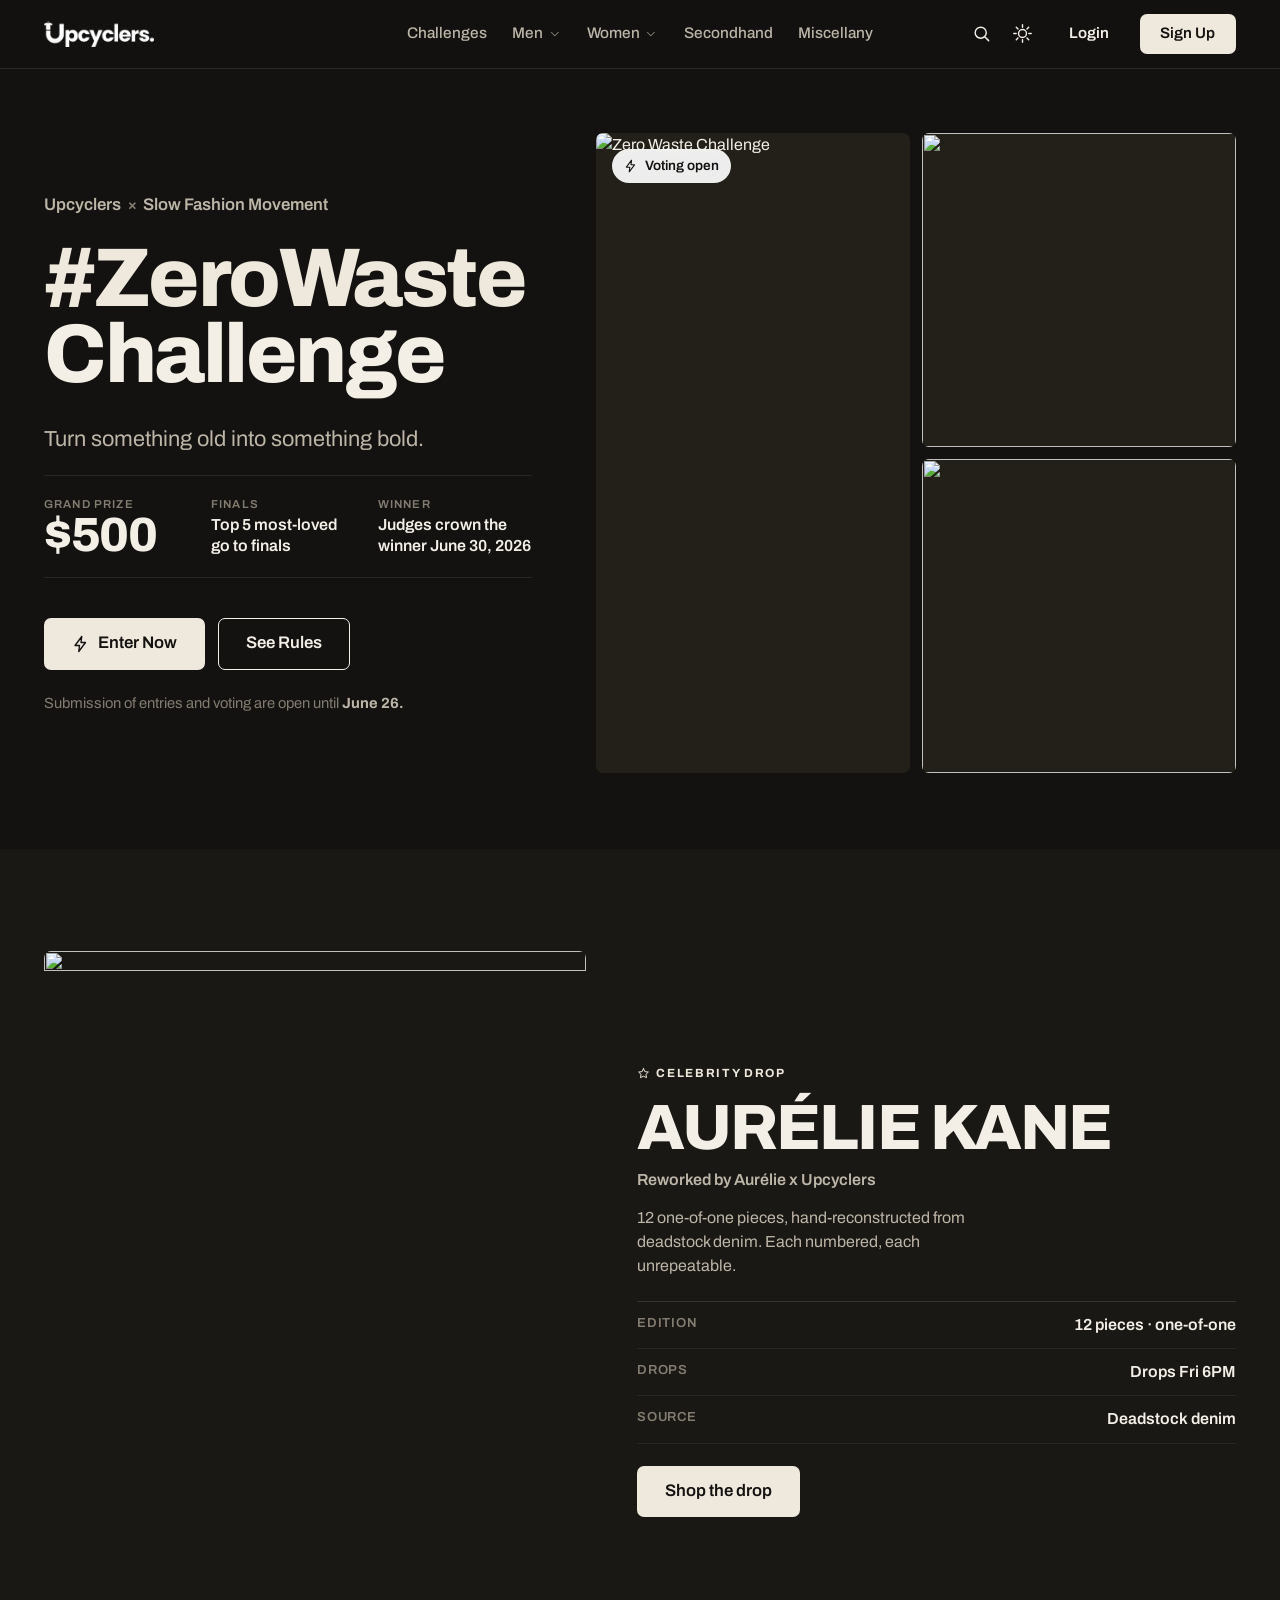
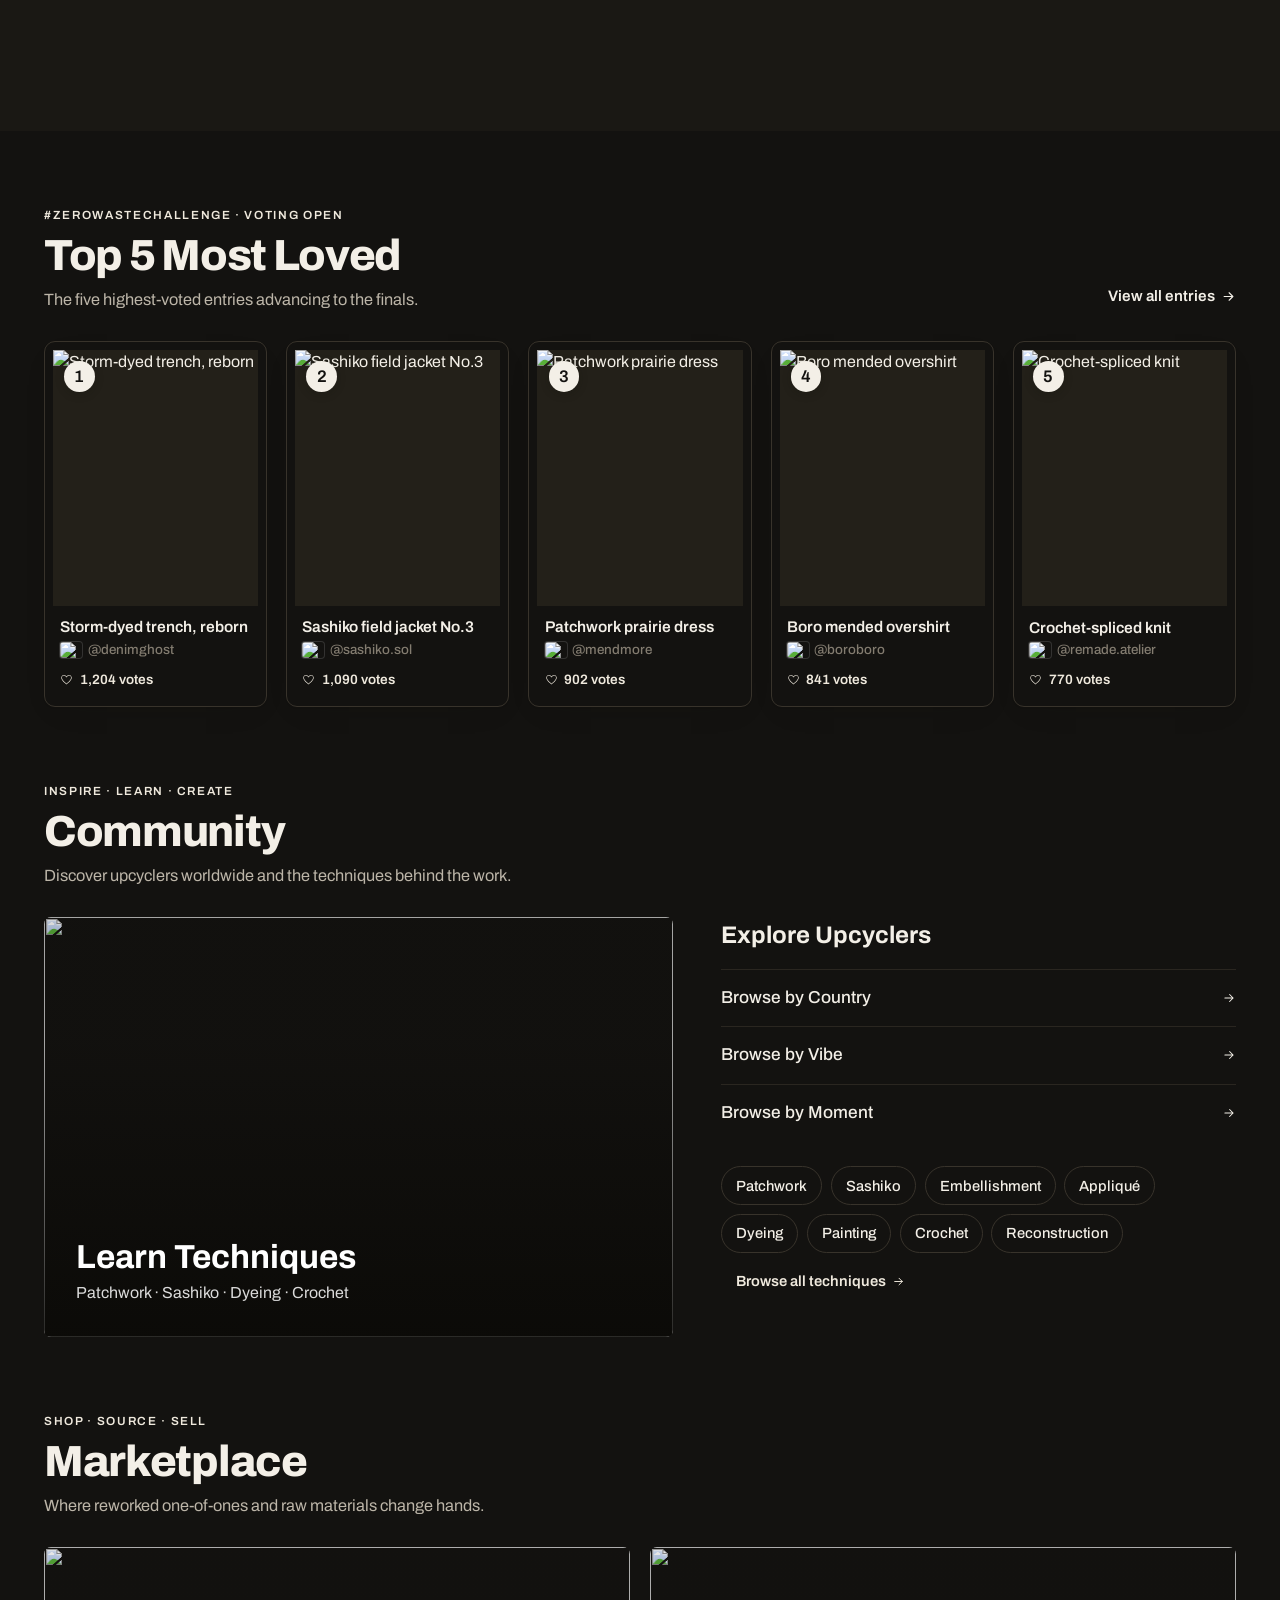
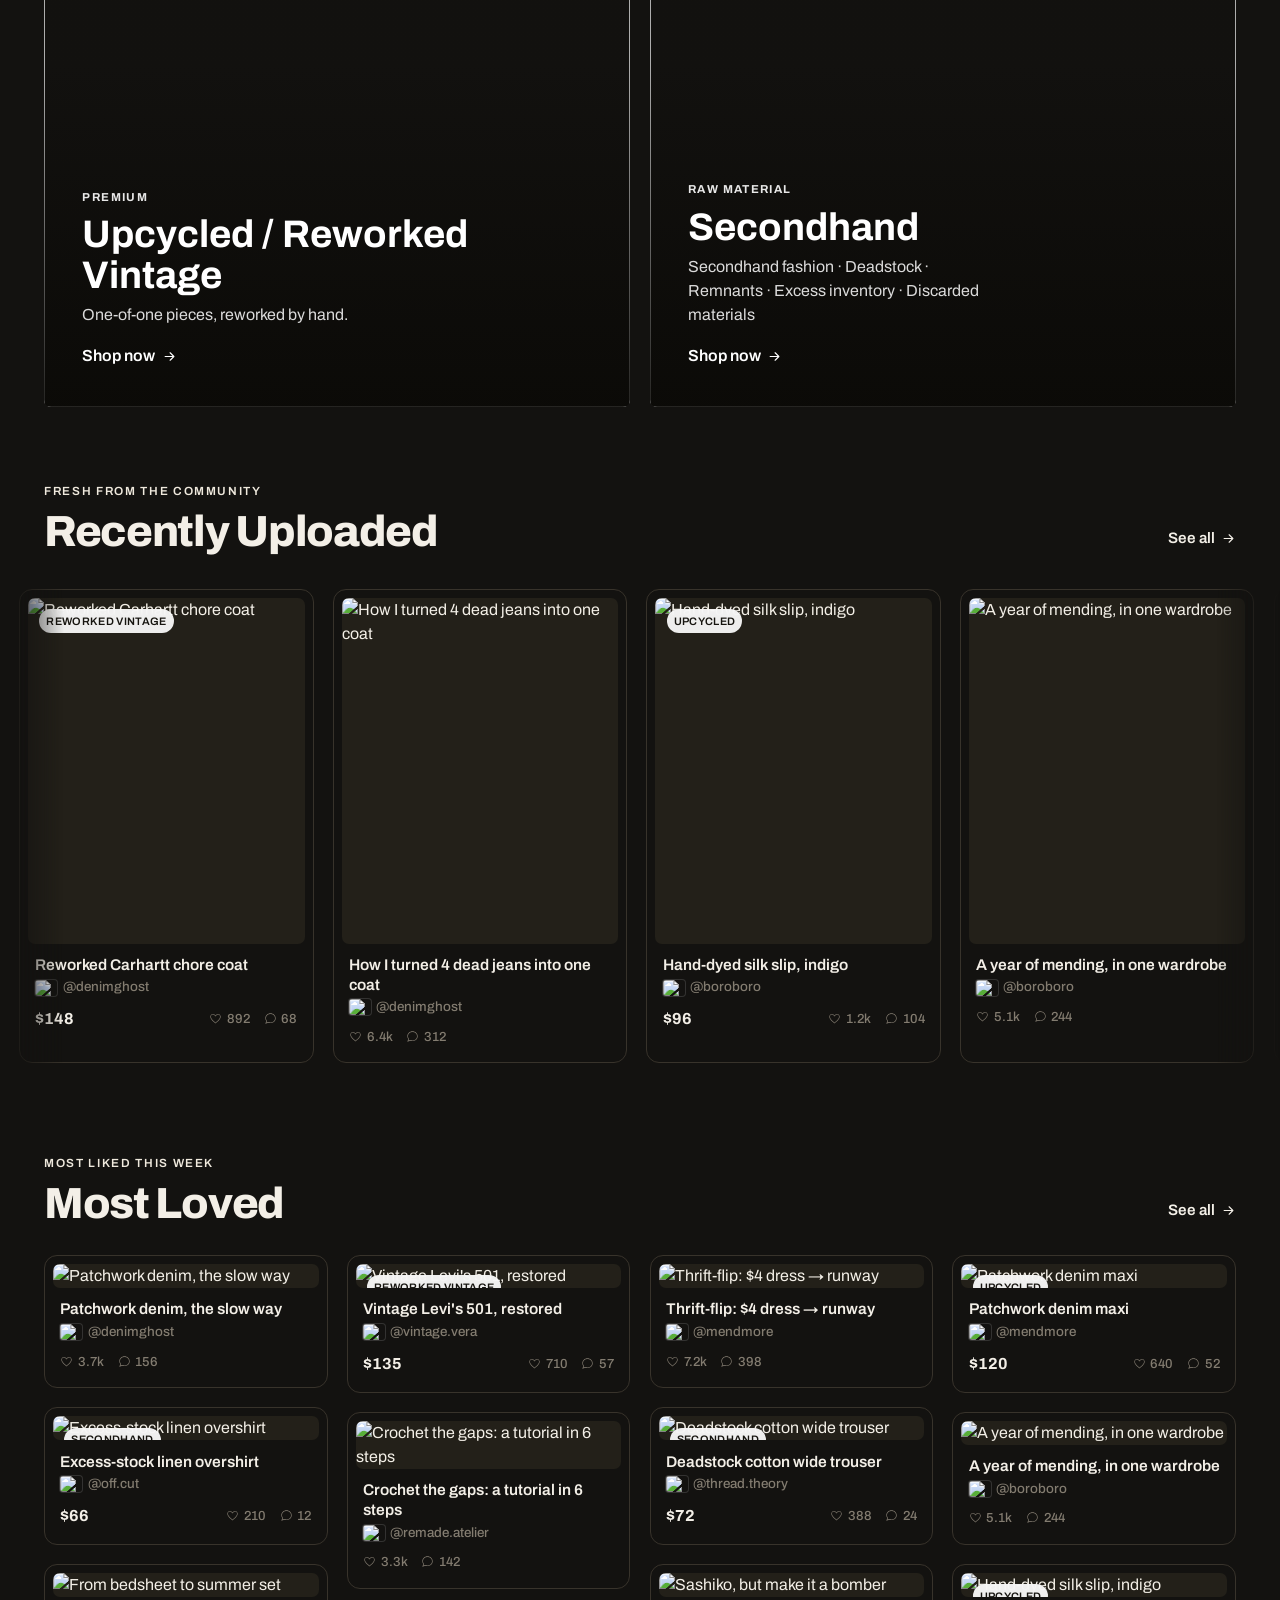
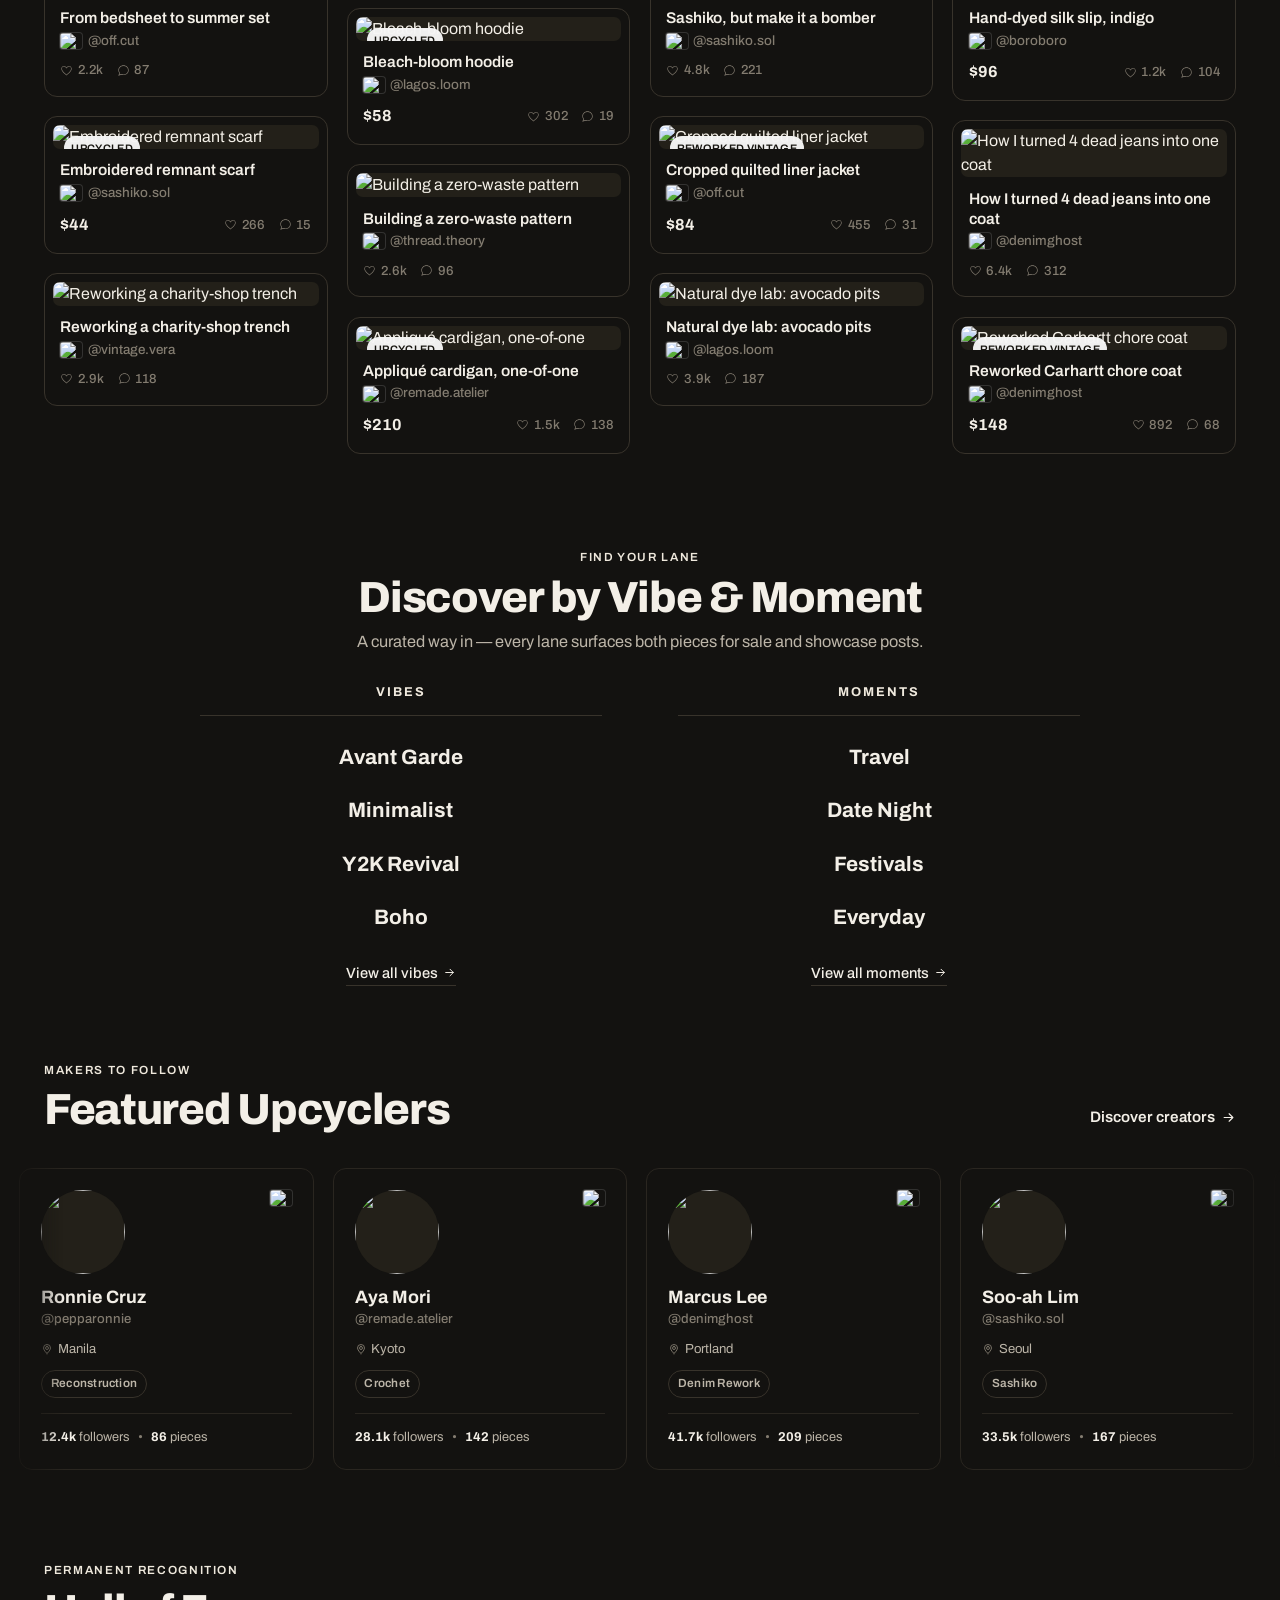
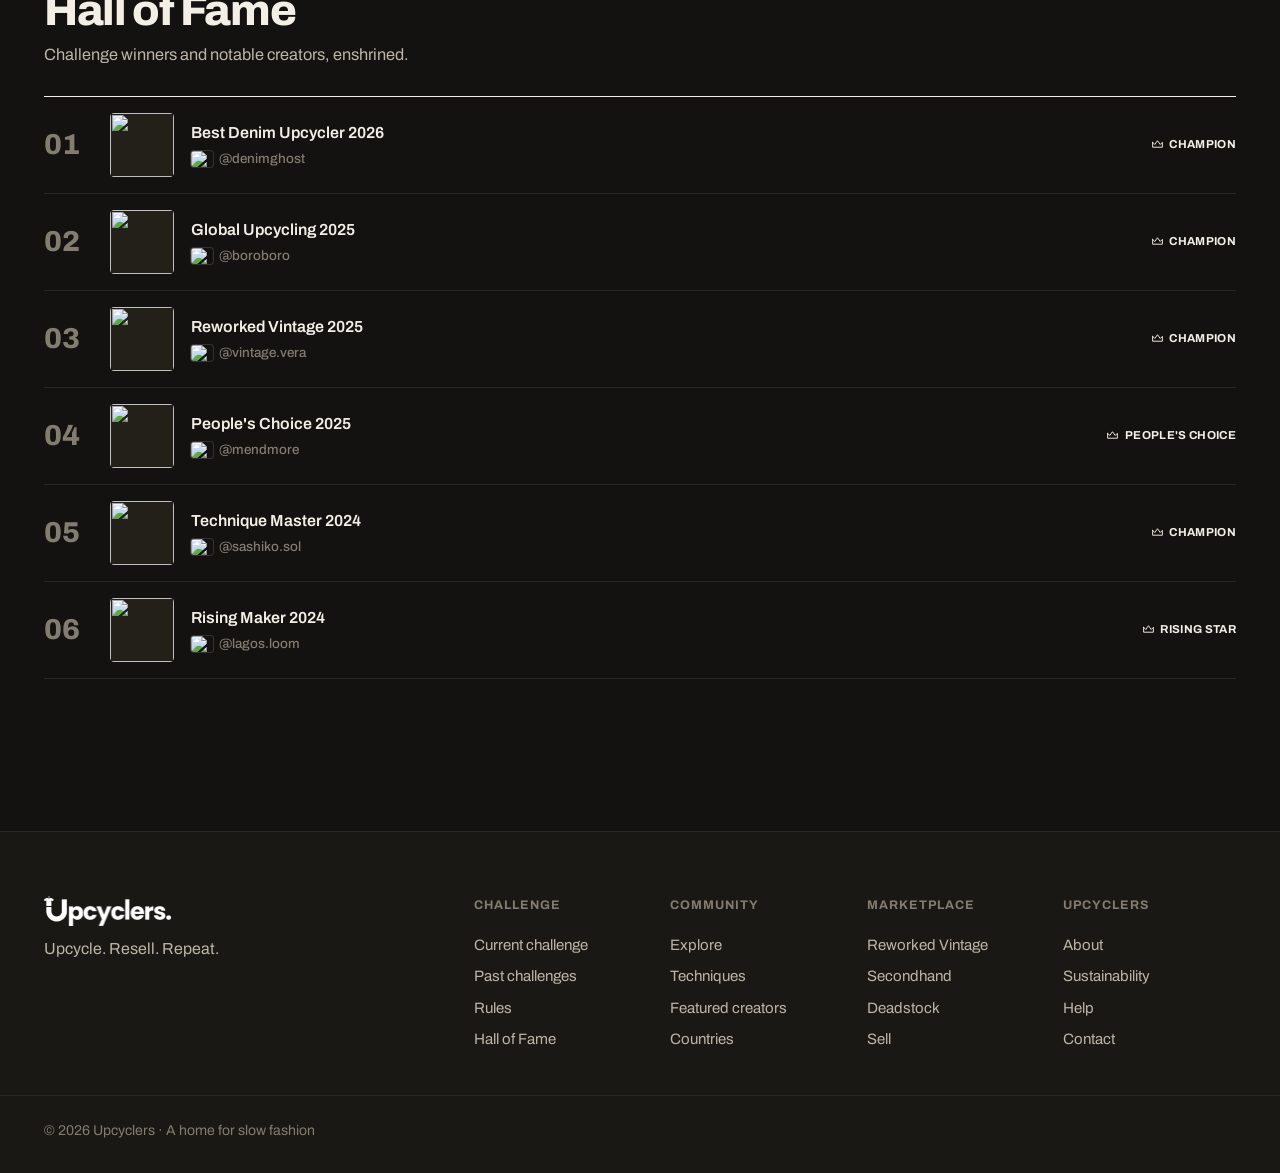
==== commit 6c5c01d2: "Improve Hero details design, update user country flags  and fix minor bugs" ====
--- a/index.html
+++ b/index.html
@@ -9,7 +9,7 @@
 <link rel="preconnect" href="https://fonts.gstatic.com" crossorigin />
 <link rel="stylesheet" href="css/styles.css" />
 <link rel="stylesheet" href="css/sections.css" />
-<link rel="stylesheet" href="css/variants.css" />
+<link rel="stylesheet" href="css/variants.css?t=1" />
 <link rel="stylesheet" href="css/app.css" />
 <style>
   html { font-size: 16px; }
@@ -97,7 +97,7 @@
             </div>
             <div class="chal-tri-item">
               <span class="chal-meta-k">Finals</span>
-              <span class="chal-meta-v">Top 5 most-loved go to finals</span>
+              <span class="chal-meta-v">Top 5 most-loved <br>go to finals</span>
             </div>
             <div class="chal-tri-item">
               <span class="chal-meta-k">Winner</span>
@@ -144,7 +144,7 @@
       </div>
     </section>
 
-    <!-- ============ TOP 5 FINALISTS (podium) ============ -->
+    <!-- ============ TOP 5 FINALISTS (uniform card row) ============ -->
     <section class="sec finalists">
       <div class="wrap">
         <div class="sec-head">
@@ -155,10 +155,7 @@
           </div>
           <a class="sec-action" href="#">View all entries <svg class="ic" width="15" height="15" aria-hidden="true"><use href="#i-arrow"></use></svg></a>
         </div>
-        <div class="podium">
-          <a class="podium-first card" id="podium-first" href="#"></a>
-          <div class="podium-rest" id="podium-rest"></div>
-        </div>
+        <div class="finalist-row" id="finalist-grid"></div>
       </div>
     </section>
 
@@ -373,6 +370,6 @@
 
 <script src="js/logo.js"></script>
 <script src="js/data.js"></script>
-<script src="js/app.js" defer></script>
+<script src="js/app.js?t=1" defer></script>
 </body>
 </html>
--- a/css/styles.css
+++ b/css/styles.css
@@ -113,8 +113,7 @@
 .chip-all:hover { color: var(--ink); border-color: transparent; }
 
 /* ---- handle / stats ---- */
-.handle { font-size: 0.84rem; color: var(--ink-3); font-weight: 500; }
-.handle .dot { opacity: 0.6; margin: 0 0.1em; }
+.handle { display: inline-flex; align-items: center; gap: 0.4em; font-size: 0.84rem; color: var(--ink-3); font-weight: 500; }
 .stat { display: inline-flex; align-items: center; gap: 0.3rem; font-size: 0.82rem; color: var(--ink-3); font-weight: 500; }
 .stats { display: inline-flex; gap: 0.85rem; }
 
--- a/css/sections.css
+++ b/css/sections.css
@@ -1,26 +1,17 @@
 /* sections.css — finalists, community, market, feed, discovery, featured, hof, footer, responsive */
 
 /* ===== FINALISTS ===== */
-.rank-badge { position: absolute; top: 0.7rem; left: 0.7rem; width: 1.9rem; height: 1.9rem; display: inline-flex; align-items: center; justify-content: center; background: var(--ink); color: #fff; font-family: var(--f-display); font-weight: 600; font-size: 1.05rem; border-radius: 999px; }
-.rank-badge.big { width: 2.8rem; height: 2.8rem; font-size: 1.6rem; }
+.rank-badge { position: absolute; top: 0.7rem; left: 0.7rem; width: 1.9rem; height: 1.9rem; display: inline-flex; align-items: center; justify-content: center; background: var(--ink); color: #fff; font-family: var(--f-display); font-weight: 600; font-size: 1.05rem; border-radius: 999px; box-shadow: 0 2px 8px rgba(20,18,12,0.25); }
+.rank-badge.big { width: 2.8rem; height: 2.8rem; font-size: 1.6rem; } /* shared with variants.css spotlight */
 .vote-pill { display: inline-flex; align-items: center; gap: 0.4rem; font-weight: 600; font-size: 0.85rem; color: var(--accent); }
-.vote-pill.sm { font-size: 0.8rem; }
-
+
+/* Five identical cards, evenly tiled. Collapses 5 → 3 → 2 → 1 (see responsive). */
 .finalist-row { display: grid; grid-template-columns: repeat(5, 1fr); gap: var(--gap); }
-.finalist-row.strip { display: flex; overflow-x: auto; scroll-snap-type: x mandatory; padding-bottom: 0.6rem; gap: var(--gap); }
-.finalist-row.strip .finalist { flex: 0 0 clamp(200px, 24vw, 280px); scroll-snap-align: start; }
-
-.podium { display: grid; grid-template-columns: 1.15fr 1fr; gap: clamp(1.5rem, 3vw, 3rem); align-items: stretch; }
-.podium-first { display: flex; flex-direction: column; }
-.podium-first .card-img-wrap { aspect-ratio: auto; flex: 1 1 0; min-height: 200px; }
-.podium-first .card-img { position: absolute; inset: 0; }
-.podium-rest { display: flex; flex-direction: column; }
-.podium-row { display: grid; grid-template-columns: 2rem 72px 1fr auto; gap: 0.9rem; align-items: center; padding: 0.85rem 0; text-decoration: none; color: inherit; border-bottom: 1px solid var(--line); }
-.podium-row:last-child { border-bottom: none; }
-.rank-num { font-family: var(--f-display); font-size: 1.5rem; font-weight: 600; color: var(--ink-3); text-align: center; }
-.podium-thumb { width: 72px; height: 86px; border-radius: calc(var(--r) * 0.7); overflow: hidden; background: var(--bg-3); }
-.podium-thumb img { width: 100%; height: 100%; object-fit: cover; }
-.podium-info { display: flex; flex-direction: column; gap: 0.15rem; min-width: 0; }
+
+.finalist.card { border-radius: calc(var(--r) + 4px); overflow: hidden; background: var(--bg); box-shadow: 0 1px 2px rgba(20,18,12,0.04), 0 10px 30px -16px rgba(20,18,12,0.22); transition: box-shadow 0.25s, transform 0.25s; }
+.finalist.card:hover { transform: translateY(-3px); box-shadow: 0 1px 2px rgba(20,18,12,0.05), 0 18px 40px -18px rgba(20,18,12,0.3); }
+.finalist .card-img-wrap { border-radius: 0; }
+.finalist .card-body { padding: 0.8rem 0.9rem 0.95rem; }
 
 /* ===== COMMUNITY ===== */
 .comm-tiles { display: grid; grid-template-columns: 1fr 1fr; gap: var(--gap); }
@@ -226,10 +217,12 @@
   .chal-meta-boxed { grid-template-columns: 1fr 1fr; }
   .chal-side { grid-template-columns: 1fr; gap: 1.4rem; }
   .chal-side > .prize-side { padding-right: 0; padding-bottom: 1.3rem; border-right: none; border-bottom: 1px solid var(--line); }
-  .chal-tri { grid-template-columns: 1fr 1fr; gap: 1.3rem 1.6rem; }
-  .chal-tri-item.is-prize { grid-column: 1 / -1; }
+  /* keep Grand Prize / Finals / Winner as 3 columns in one row, scaled to fit */
+  .chal-tri { gap: 0.6rem; }
+  .chal-tri-item .chal-meta-k { font-size: 0.58rem; letter-spacing: 0.05em; }
+  .chal-tri-item .chal-meta-v { font-size: 0.78rem; line-height: 1.25; }
+  .chal-tri-item.is-prize .prize-num { font-size: clamp(1.5rem, 8vw, 2.1rem); }
   .comm-tiles, .mkt-tiles { grid-template-columns: 1fr; }
-  .podium { grid-template-columns: 1fr; }
   .celeb-tri-grid { grid-template-columns: 1fr; }
   .celeb-banner-imgs { grid-template-columns: 1fr 1fr; }
   .feed-masonry { columns: 2; }
--- a/css/variants.css
+++ b/css/variants.css
@@ -8,7 +8,7 @@
 /* COLLAGE — text column + asymmetric three-image collage */
 .hero-collage { padding-top: clamp(2rem, 5vw, 4rem); padding-bottom: var(--sec-y); }
 .hero-collage-grid { display: grid; grid-template-columns: 1.05fr 0.95fr; gap: clamp(2rem, 5vw, 4.5rem); align-items: center; }
-.hero-collage-media { display: grid; grid-template-columns: 1fr 1fr; grid-template-rows: 1fr 1fr; gap: 0.8rem; aspect-ratio: 1/1; }
+.hero-collage-media { display: grid; grid-template-columns: 1fr 1fr; grid-template-rows: 1fr 1fr; gap: 0.8rem; aspect-ratio: 1/1; min-height: 640px; }
 .hero-collage-img { position: relative; border-radius: var(--r); overflow: hidden; background: var(--bg-3); }
 .hero-collage-img.tall { grid-row: 1 / span 2; }
 .hero-collage-img img { width: 100%; height: 100%; object-fit: cover; display: block; transition: transform 0.6s cubic-bezier(.2,.7,.2,1); }
@@ -210,6 +210,7 @@
   .hof-mosaic .hof-card.lead { grid-column: span 2; grid-row: auto; }
   .hof-mosaic .hof-card.lead .card-img-wrap { aspect-ratio: 16/10; height: auto; }
   .feat-spot-grid { grid-template-columns: repeat(4, 1fr); }
+  .hero-collage-media { min-height: 0; }
 }
 @media (max-width: 680px) {
   .mkt-split { grid-template-columns: 1fr; }
